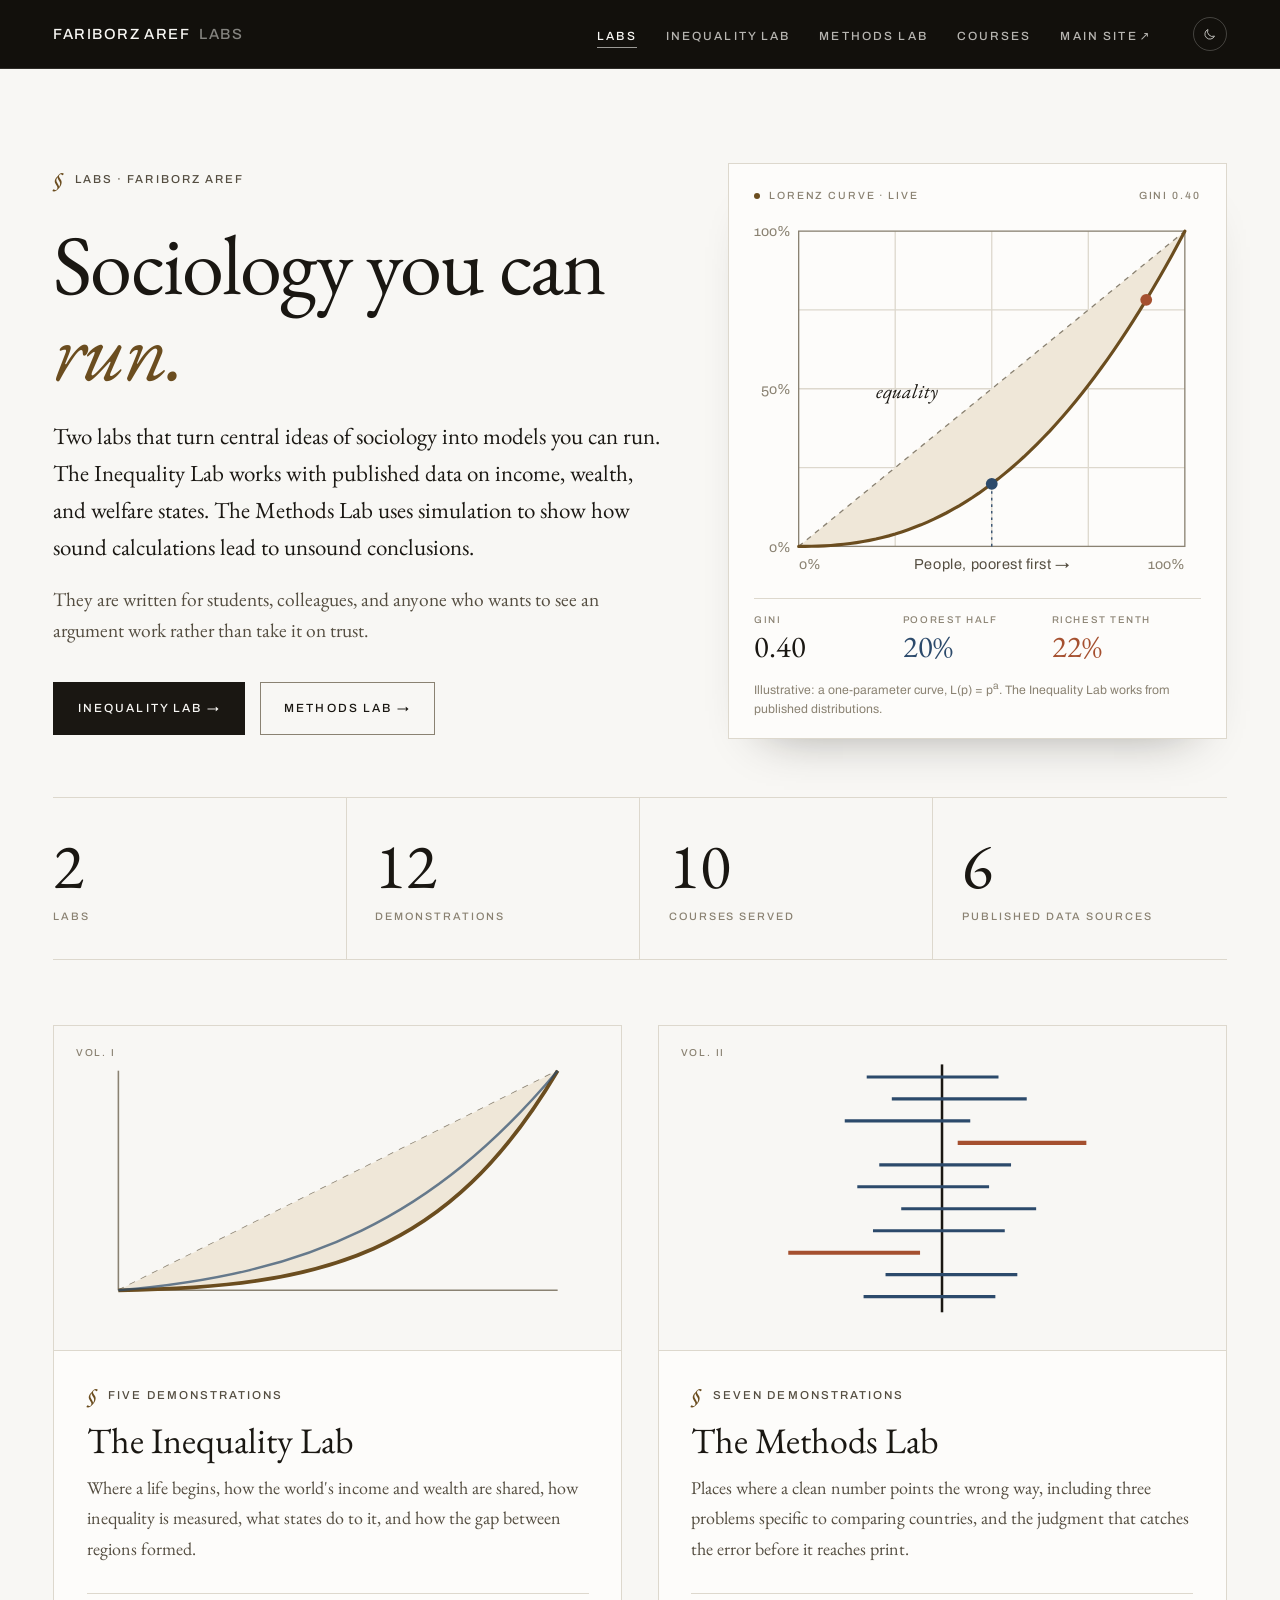
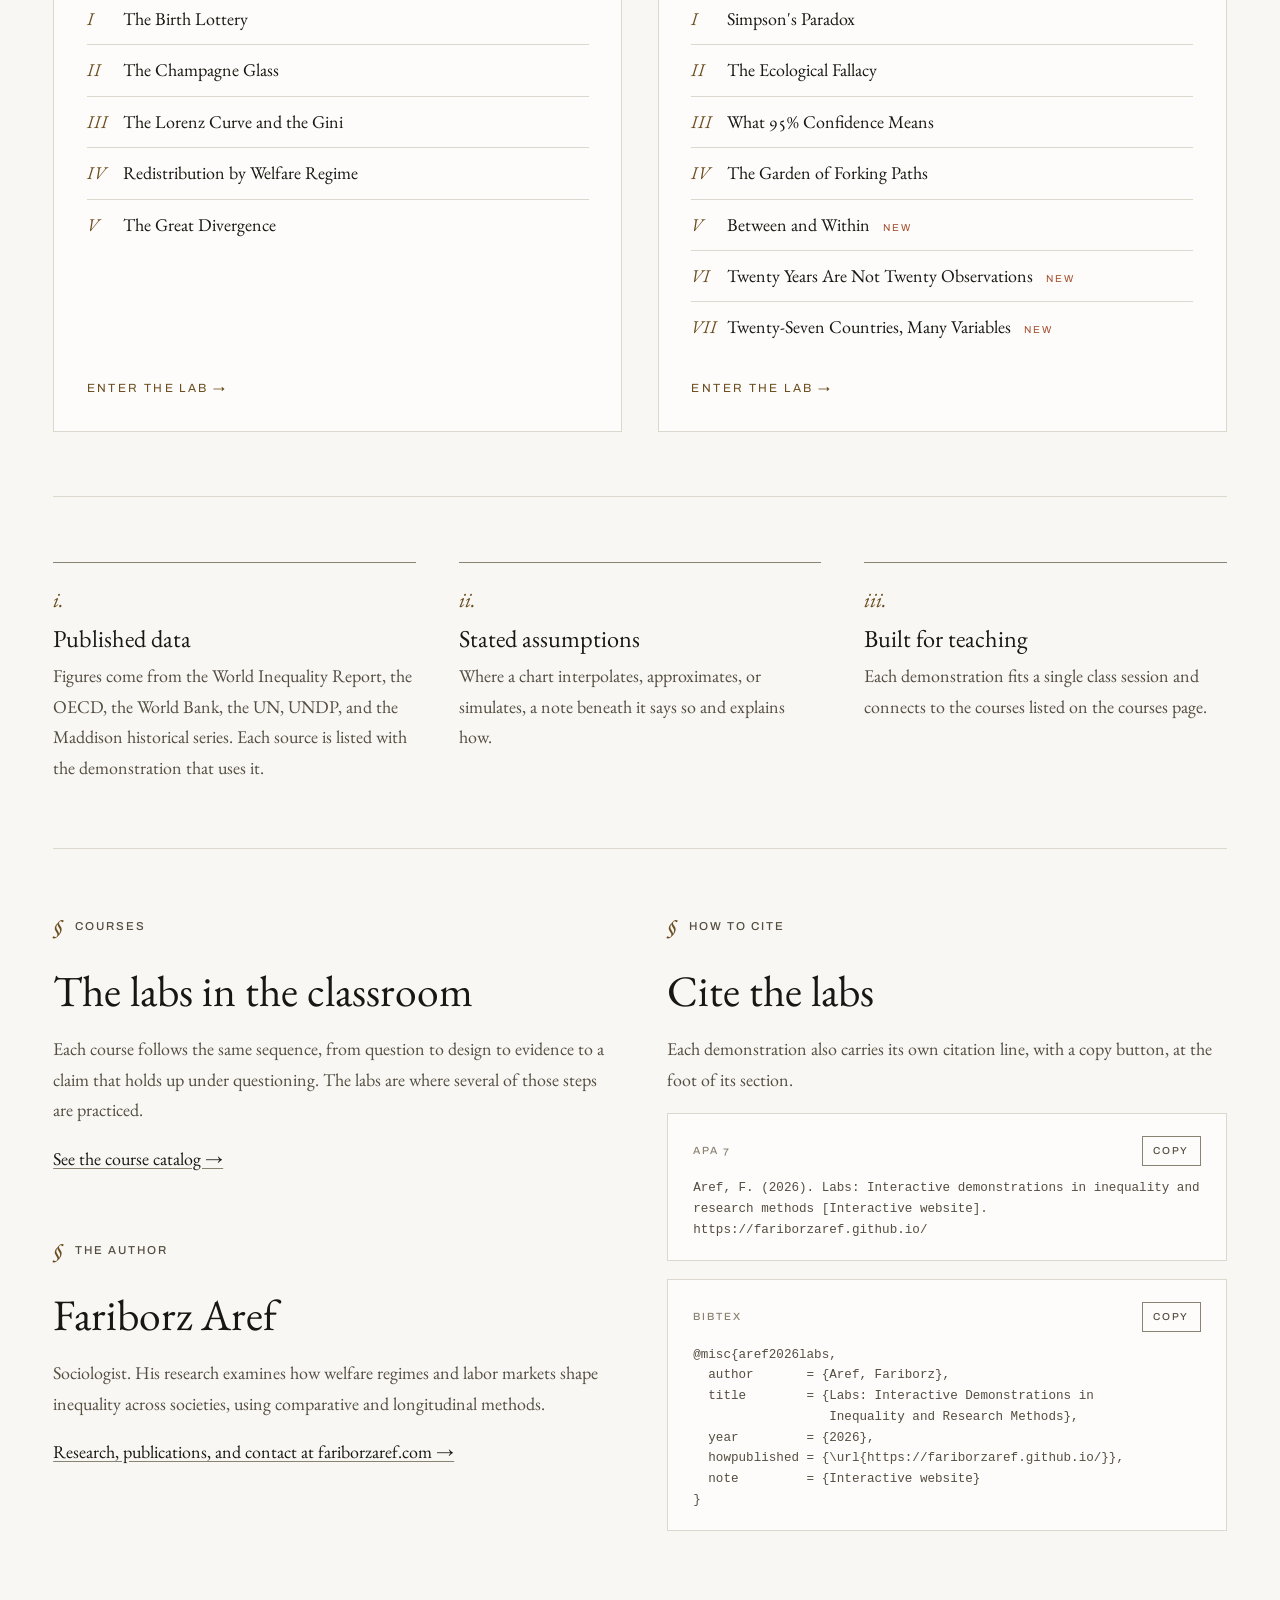
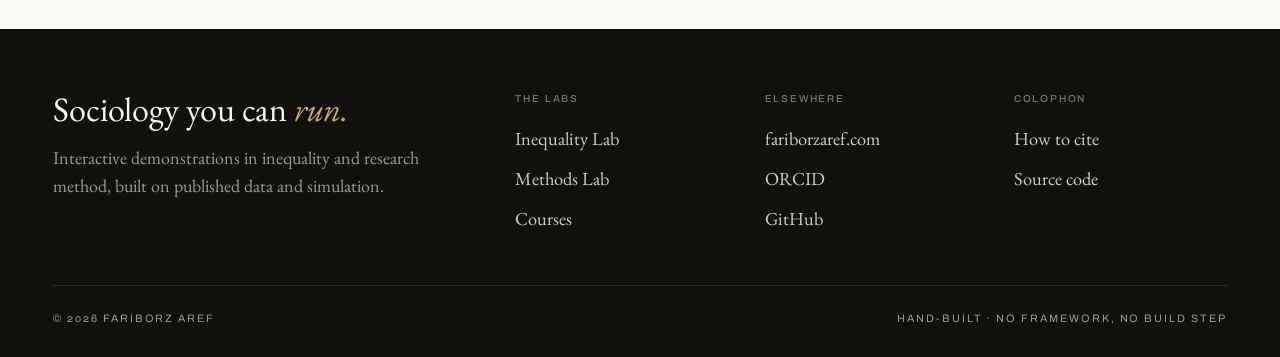
==== index.html @ 0089f9bd "Add files via upload" ====
<!DOCTYPE html>
<html lang="en">
<head>
  <meta charset="utf-8">
  <meta name="viewport" content="width=device-width, initial-scale=1, viewport-fit=cover">
  <title>Labs · Fariborz Aref · Inequality and Research Methods</title>
  <meta name="description" content="Interactive demonstrations in inequality and research methods by sociologist Fariborz Aref: the Inequality Lab and the Methods Lab, built on published data and simulation.">
  <meta name="author" content="Fariborz Aref">
  <meta name="robots" content="index, follow, max-image-preview:large">
  <link rel="canonical" href="https://fariborzaref.github.io/">

  <meta property="og:type" content="website">
  <meta property="og:site_name" content="Fariborz Aref · Labs">
  <meta property="og:title" content="Sociology you can run · Fariborz Aref Labs">
  <meta property="og:description" content="Interactive demonstrations in inequality and research methods by sociologist Fariborz Aref: the Inequality Lab and the Methods Lab, built on published data and simulation.">
  <meta property="og:url" content="https://fariborzaref.github.io/">
  <meta property="og:image" content="https://fariborzaref.github.io/og-image.png">
  <meta property="og:image:width" content="1200">
  <meta property="og:image:height" content="630">
  <meta property="og:image:alt" content="Fariborz Aref Labs: Sociology you can run.">
  <meta name="twitter:card" content="summary_large_image">
  <meta name="twitter:title" content="Sociology you can run · Fariborz Aref Labs">
  <meta name="twitter:description" content="Interactive demonstrations in inequality and research methods by sociologist Fariborz Aref: the Inequality Lab and the Methods Lab, built on published data and simulation.">
  <meta name="twitter:image" content="https://fariborzaref.github.io/og-image.png">

  <link rel="manifest" href="manifest.webmanifest">
  <meta name="theme-color" content="#12100c">
  <link rel="icon" type="image/png" href="favicon-32.png">
  <link rel="apple-touch-icon" href="apple-touch-icon.png">
  <meta name="apple-mobile-web-app-title" content="F. Aref Labs">

  <link rel="preconnect" href="https://fonts.googleapis.com">
  <link rel="preconnect" href="https://fonts.gstatic.com" crossorigin>
  <link href="https://fonts.googleapis.com/css2?family=EB+Garamond:ital,wght@0,400;0,500;1,400;1,500&family=Archivo:wght@400;500;600&display=swap" rel="stylesheet">
  <link rel="stylesheet" href="labs.css">
  <script src="labs.js"></script>

  <script async src="https://www.googletagmanager.com/gtag/js?id=G-S437KK8JX4"></script>
  <script>
    window.dataLayer = window.dataLayer || [];
    function gtag(){ dataLayer.push(arguments); }
    gtag('js', new Date());
    gtag('config', 'G-S437KK8JX4');
  </script>
  <script type="application/ld+json">
{
  "@context": "https://schema.org",
  "@type": "WebPage",
  "name": "Labs \u00b7 Fariborz Aref \u00b7 Inequality and Research Methods",
  "description": "Interactive demonstrations in inequality and research methods by sociologist Fariborz Aref: the Inequality Lab and the Methods Lab, built on published data and simulation.",
  "url": "https://fariborzaref.github.io/",
  "author": {
    "@type": "Person",
    "@id": "https://fariborzaref.com/#fariborz-aref",
    "name": "Fariborz Aref",
    "url": "https://fariborzaref.com/"
  }
}
  </script>
</head>
<body>
  <a class="skip" href="#main">Skip to content</a>

  <header class="site-header">
    <div class="header-inner">
      <a class="brand" href="./">Fariborz Aref<span>Labs</span></a>
      <button class="nav-toggle" type="button" aria-expanded="false" aria-controls="site-nav" aria-label="Open navigation">
        <span></span><span></span>
      </button>
      <nav class="nav" id="site-nav" aria-label="Primary">
        <ul>
          <li><a href="./" aria-current="page">Labs</a></li>
          <li><a href="inequality">Inequality Lab</a></li>
          <li><a href="methods">Methods Lab</a></li>
          <li><a href="courses">Courses</a></li>
          <li><a class="ext" href="https://fariborzaref.com/">Main site</a></li>
        </ul>
      </nav>
      <button class="theme-toggle" type="button" aria-label="Switch to dark reading mode"><svg class="i-moon" viewBox="0 0 24 24" fill="none" stroke="currentColor" stroke-width="1.6" stroke-linejoin="round"><path d="M20 14.5A8 8 0 0 1 9.5 4a8 8 0 1 0 10.5 10.5z"/></svg><svg class="i-sun" viewBox="0 0 24 24" fill="none" stroke="currentColor" stroke-width="1.6" stroke-linecap="round"><circle cx="12" cy="12" r="4.2"/><path d="M12 2.5v2.2M12 19.3v2.2M2.5 12h2.2M19.3 12h2.2M5.3 5.3l1.6 1.6M17.1 17.1l1.6 1.6M5.3 18.7l1.6-1.6M17.1 6.9l1.6-1.6"/></svg></button>
    </div>
  </header>

  <main id="main">

    <div class="wrap">
      <section class="hero home-hero">
        <div>
          <p class="kicker">Labs &middot; Fariborz Aref</p>
          <h1>Sociology you can <em>run.</em></h1>
          <p class="lead">Two labs that turn central ideas of sociology into models you can run. The Inequality Lab works with published data on income, wealth, and welfare states. The Methods Lab uses simulation to show how sound calculations lead to unsound conclusions.</p>
          <p class="lead soft">They are written for students, colleagues, and anyone who wants to see an argument work rather than take it on trust.</p>
          <div class="hero-actions">
            <a class="btn" href="inequality">Inequality Lab &rarr;</a>
            <a class="btn ghost" href="methods">Methods Lab &rarr;</a>
          </div>
        </div>
        <figure class="instrument" aria-labelledby="inst-cap">
          <div class="inst-head"><span class="live">Lorenz curve &middot; live</span><span id="inst-g">Gini 0.40</span></div>
          <svg class="chart" id="inst-svg" viewBox="0 0 340 280" role="img" aria-label="A Lorenz curve whose level of inequality changes over time"></svg>
          <div class="inst-read">
            <div><span>Gini</span><b id="inst-gini">0.40</b></div>
            <div><span>Poorest half</span><b class="k-blue" id="inst-b50">20%</b></div>
            <div><span>Richest tenth</span><b class="k-terra" id="inst-t10">22%</b></div>
          </div>
          <figcaption class="inst-note" id="inst-cap">Illustrative: a one-parameter curve, L(p) = p<sup>a</sup>. The Inequality Lab works from published distributions.</figcaption>
        </figure>
      </section>

      <section class="numbers" aria-label="The labs in numbers">
        <div><b>2</b><span>Labs</span></div>
        <div><b>12</b><span>Demonstrations</span></div>
        <div><b>10</b><span>Courses served</span></div>
        <div><b>6</b><span>Published data sources</span></div>
      </section>

      <section class="labs-grid">
        <article class="lab-card rv">
          <div class="fig"><span class="vol">Vol. I</span><svg viewBox="0 0 320 170" class="chart" aria-hidden="true">
              <line x1="20" y1="150" x2="300" y2="150" class="axis"/><line x1="20" y1="10" x2="20" y2="150" class="axis"/>
              <line x1="20" y1="150" x2="300" y2="10" stroke="var(--ink-faint)" stroke-dasharray="4 4"/>
              <path d="M20,150 C150,148 230,128 300,10 L20,150 Z" fill="var(--accent-soft)"/>
              <path d="M20,150 C150,148 230,128 300,10" fill="none" stroke="var(--accent)" stroke-width="2.4"/>
              <path d="M20,150 C140,140 220,105 300,10" fill="none" stroke="var(--c-blue)" stroke-width="1.6" opacity="0.7"/>
            </svg></div>
          <div class="body">
            <p class="kicker" style="margin-bottom:0.8rem">Five demonstrations</p>
            <h2><a href="inequality">The Inequality Lab</a></h2>
            <p>Where a life begins, how the world's income and wealth are shared, how inequality is measured, what states do to it, and how the gap between regions formed.</p>
            <ol>
              <li><a href="inequality#lottery"><i>I</i><span>The Birth Lottery</span></a></li>
              <li><a href="inequality#glass"><i>II</i><span>The Champagne Glass</span></a></li>
              <li><a href="inequality#lorenz"><i>III</i><span>The Lorenz Curve and the Gini</span></a></li>
              <li><a href="inequality#redistribution"><i>IV</i><span>Redistribution by Welfare Regime</span></a></li>
              <li><a href="inequality#divergence"><i>V</i><span>The Great Divergence</span></a></li>
            </ol>
            <span class="go">Enter the lab &rarr;</span>
          </div>
        </article>
        <article class="lab-card rv">
          <div class="fig"><span class="vol">Vol. II</span><svg viewBox="0 0 320 170" class="chart" aria-hidden="true">
              <line x1="160" y1="6" x2="160" y2="164" stroke="var(--ink)" stroke-width="1.6"/>
              <g stroke-width="2">
                <line x1="112" y1="14" x2="196" y2="14" stroke="var(--c-blue)"/><line x1="128" y1="28" x2="214" y2="28" stroke="var(--c-blue)"/>
                <line x1="98" y1="42" x2="178" y2="42" stroke="var(--c-blue)"/><line x1="170" y1="56" x2="252" y2="56" stroke="var(--c-terra)" stroke-width="2.6"/>
                <line x1="120" y1="70" x2="204" y2="70" stroke="var(--c-blue)"/><line x1="106" y1="84" x2="190" y2="84" stroke="var(--c-blue)"/>
                <line x1="134" y1="98" x2="220" y2="98" stroke="var(--c-blue)"/><line x1="116" y1="112" x2="200" y2="112" stroke="var(--c-blue)"/>
                <line x1="62" y1="126" x2="146" y2="126" stroke="var(--c-terra)" stroke-width="2.6"/><line x1="124" y1="140" x2="208" y2="140" stroke="var(--c-blue)"/>
                <line x1="110" y1="154" x2="194" y2="154" stroke="var(--c-blue)"/>
              </g>
            </svg></div>
          <div class="body">
            <p class="kicker" style="margin-bottom:0.8rem">Seven demonstrations</p>
            <h2><a href="methods">The Methods Lab</a></h2>
            <p>Places where a clean number points the wrong way, including three problems specific to comparing countries, and the judgment that catches the error before it reaches print.</p>
            <ol>
              <li><a href="methods#simpson"><i>I</i><span>Simpson's Paradox</span></a></li>
              <li><a href="methods#ecological"><i>II</i><span>The Ecological Fallacy</span></a></li>
              <li><a href="methods#confidence"><i>III</i><span>What 95% Confidence Means</span></a></li>
              <li><a href="methods#forking"><i>IV</i><span>The Garden of Forking Paths</span></a></li>
              <li><a href="methods#between"><i>V</i><span>Between and Within <span class="badge">New</span></span></a></li>
              <li><a href="methods#persistence"><i>VI</i><span>Twenty Years Are Not Twenty Observations <span class="badge">New</span></span></a></li>
              <li><a href="methods#smalln"><i>VII</i><span>Twenty-Seven Countries, Many Variables <span class="badge">New</span></span></a></li>
            </ol>
            <span class="go">Enter the lab &rarr;</span>
          </div>
        </article>
      </section>

      <section class="principles">
        <div class="p rv"><i>i.</i><h3>Published data</h3><p>Figures come from the World Inequality Report, the OECD, the World Bank, the UN, UNDP, and the Maddison historical series. Each source is listed with the demonstration that uses it.</p></div>
        <div class="p rv"><i>ii.</i><h3>Stated assumptions</h3><p>Where a chart interpolates, approximates, or simulates, a note beneath it says so and explains how.</p></div>
        <div class="p rv"><i>iii.</i><h3>Built for teaching</h3><p>Each demonstration fits a single class session and connects to the courses listed on the courses page.</p></div>
      </section>

      <section class="strip">
        <div class="rv">
          <p class="kicker">Courses</p>
          <h2>The labs in the classroom</h2>
          <p>Each course follows the same sequence, from question to design to evidence to a claim that holds up under questioning. The labs are where several of those steps are practiced.</p>
          <p><a class="text" href="courses">See the course catalog &rarr;</a></p>
          <p class="kicker" style="margin-top:2.6rem">The author</p>
          <h2>Fariborz Aref</h2>
          <p>Sociologist. His research examines how welfare regimes and labor markets shape inequality across societies, using comparative and longitudinal methods.</p>
          <p><a class="text" href="https://fariborzaref.com/">Research, publications, and contact at fariborzaref.com &rarr;</a></p>
        </div>
        <div class="rv" id="cite">
          <p class="kicker">How to cite</p>
          <h2>Cite the labs</h2>
          <p>Each demonstration also carries its own citation line, with a copy button, at the foot of its section.</p>
          <div class="cite-box">
            <div class="cite-head" data-copy="cite-apa"><span>APA 7</span></div>
            <pre id="cite-apa">Aref, F. (2026). Labs: Interactive demonstrations in inequality and research methods [Interactive website]. https://fariborzaref.github.io/</pre>
          </div>
          <div class="cite-box">
            <div class="cite-head" data-copy="cite-bib"><span>BibTeX</span></div>
            <pre id="cite-bib">@misc{aref2026labs,
  author       = {Aref, Fariborz},
  title        = {Labs: Interactive Demonstrations in
                  Inequality and Research Methods},
  year         = {2026},
  howpublished = {\url{https://fariborzaref.github.io/}},
  note         = {Interactive website}
}</pre>
          </div>
        </div>
      </section>
    </div>
  </main>

  <footer class="site-footer">
    <div class="foot-inner rich">
      <div class="foot-grid">
        <div>
          <p class="foot-brand">Sociology you can <em>run.</em></p>
          <p class="foot-lede">Interactive demonstrations in inequality and research method, built on published data and simulation.</p>
        </div>
        <div>
          <span class="foot-label">The labs</span>
          <ul><li><a href="inequality">Inequality Lab</a></li><li><a href="methods">Methods Lab</a></li><li><a href="courses">Courses</a></li></ul>
        </div>
        <div>
          <span class="foot-label">Elsewhere</span>
          <ul><li><a href="https://fariborzaref.com/">fariborzaref.com</a></li><li><a href="https://orcid.org/0000-0001-6622-1824">ORCID</a></li><li><a href="https://github.com/fariborzaref">GitHub</a></li></ul>
        </div>
        <div>
          <span class="foot-label">Colophon</span>
          <ul><li><a href="./#cite">How to cite</a></li><li><a href="https://github.com/fariborzaref/fariborzaref.github.io">Source code</a></li></ul>
        </div>
      </div>
      <div class="foot-base">
        <span class="foot">&copy; <span data-year>2026</span> Fariborz Aref</span>
        <span class="foot">Hand-built &middot; No framework, no build step</span>
      </div>
    </div>
  </footer>

  <script>
    /* Hero instrument: a one-parameter Lorenz curve, L(p) = p^a, with Gini = (a - 1) / (a + 1). */
    (function () {
      var svg = document.getElementById('inst-svg');
      if (!svg || !window.L) return;
      var W = 340, H = 280, m = { l: 34, r: 12, t: 10, b: 30 };
      var x = L.scale(0, 1, m.l, W - m.r), y = L.scale(0, 1, H - m.b, m.t);
      [0.25, 0.5, 0.75].forEach(function (v) {
        L.el(svg, 'line', { x1: x(0), x2: x(1), y1: y(v), y2: y(v), class: 'grid' });
        L.el(svg, 'line', { x1: x(v), x2: x(v), y1: y(0), y2: y(1), class: 'grid' });
      });
      L.el(svg, 'rect', { x: x(0), y: y(1), width: x(1) - x(0), height: y(0) - y(1), fill: 'none', class: 'axis' });
      [0, 50, 100].forEach(function (v) { L.el(svg, 'text', { x: m.l - 6, y: y(v / 100) + 4, 'text-anchor': 'end' }, v + '%'); });
      L.el(svg, 'text', { x: x(0), y: H - m.b + 17, 'text-anchor': 'start' }, '0%');
      L.el(svg, 'text', { x: x(1), y: H - m.b + 17, 'text-anchor': 'end' }, '100%');
      L.el(svg, 'text', { x: x(0.5), y: H - m.b + 17, 'text-anchor': 'middle', class: 't-title' }, 'People, poorest first →');
      var area = L.el(svg, 'path', { fill: 'var(--accent-soft)' });
      L.el(svg, 'line', { x1: x(0), y1: y(0), x2: x(1), y2: y(1), stroke: 'var(--ink-faint)', 'stroke-dasharray': '4 4' });
      L.el(svg, 'text', { x: x(0.36), y: y(0.47), class: 't-serif', 'font-style': 'italic', 'text-anchor': 'end' }, 'equality');
      var curve = L.el(svg, 'path', { fill: 'none', stroke: 'var(--accent)', 'stroke-width': 2.4, 'stroke-linecap': 'round' });
      var g50 = L.el(svg, 'line', { stroke: 'var(--c-blue)', 'stroke-dasharray': '2 3' });
      var d50 = L.el(svg, 'circle', { r: 4.5, fill: 'var(--c-blue)' });
      var d90 = L.el(svg, 'circle', { r: 4.5, fill: 'var(--c-terra)' });
      var elG = document.getElementById('inst-gini'), elG2 = document.getElementById('inst-g'),
          elB = document.getElementById('inst-b50'), elT = document.getElementById('inst-t10');
      function draw(G) {
        var a = (1 + G) / (1 - G), pts = [];
        for (var i = 0; i <= 60; i++) { var p = i / 60; pts.push(x(p).toFixed(1) + ',' + y(Math.pow(p, a)).toFixed(1)); }
        curve.setAttribute('d', 'M' + pts.join(' L'));
        area.setAttribute('d', 'M' + pts.join(' L') + ' Z');
        var b50 = Math.pow(0.5, a), t10 = 1 - Math.pow(0.9, a);
        d50.setAttribute('cx', x(0.5)); d50.setAttribute('cy', y(b50));
        d90.setAttribute('cx', x(0.9)); d90.setAttribute('cy', y(1 - t10));
        g50.setAttribute('x1', x(0.5)); g50.setAttribute('x2', x(0.5)); g50.setAttribute('y1', y(0)); g50.setAttribute('y2', y(b50));
        elG.textContent = G.toFixed(2); elG2.textContent = 'Gini ' + G.toFixed(2);
        elB.textContent = Math.round(b50 * 100) + '%'; elT.textContent = Math.round(t10 * 100) + '%';
      }
      var seq = [0.28, 0.40, 0.52, 0.64, 0.46, 0.34], k = 0, cur = 0.40;
      draw(cur);
      if (window.matchMedia('(prefers-reduced-motion: reduce)').matches) return;
      var ease = function (t) { return t < 0.5 ? 4 * t * t * t : 1 - Math.pow(-2 * t + 2, 3) / 2; };
      function next() {
        var from = cur, to = seq[k = (k + 1) % seq.length], t0 = performance.now();
        (function step(now) {
          var t = Math.min(1, (now - t0) / 1400); cur = from + (to - from) * ease(t); draw(cur);
          if (t < 1) requestAnimationFrame(step); else setTimeout(next, 2200);
        })(t0);
      }
      setTimeout(next, 2000);
    })();
  </script>

  <script>
    (function () {
      var t = document.querySelector('.nav-toggle'), n = document.getElementById('site-nav');
      if (!t || !n) return;
      function set(o) { t.setAttribute('aria-expanded', String(o)); n.classList.toggle('open', o); t.setAttribute('aria-label', o ? 'Close navigation' : 'Open navigation'); }
      t.addEventListener('click', function (e) { e.preventDefault(); set(t.getAttribute('aria-expanded') !== 'true'); });
      n.addEventListener('click', function (e) { if (e.target.closest('a')) set(false); });
      document.addEventListener('keydown', function (e) { if (e.key === 'Escape') set(false); });
    })();
    if ('serviceWorker' in navigator) { window.addEventListener('load', function () { navigator.serviceWorker.register('sw.js').catch(function () {}); }); }
  </script>

</body>
</html>
---- labs.css ----
/* ============================================================
   The Labs · Fariborz Aref
   Shares the visual system of fariborzaref.com:
   black bands above and below, a paper field between,
   EB Garamond for text, Archivo for apparatus.
   ============================================================ */

:root {
  --bar: #12100c;
  --paper: #f8f7f4;
  --card: #fdfcfa;
  --ink: #1a1712;
  --ink-soft: #544d40;
  --ink-faint: #8a8272;
  --hair: #ddd8cd;
  --hair-strong: #8a8272;
  --accent: #6b4d1f;
  --accent-soft: #efe7d8;

  /* chart palette: one warm, one cool, three supporting */
  --c-blue: #2c4a6b;
  --c-green: #4f6b4a;
  --c-terra: #a5502f;
  --c-gold: #a57c3a;
  --c-plum: #6b5a7a;
  --c-stone: #a29a8a;

  --serif: "EB Garamond", Georgia, "Times New Roman", serif;
  --sans: "Archivo", system-ui, -apple-system, "Segoe UI", sans-serif;

  --measure: 40rem;
  --site-w: 68rem;
}

*, *::before, *::after { box-sizing: border-box; }

html { font-size: 18px; scroll-behavior: smooth; -webkit-text-size-adjust: 100%; }

body {
  margin: 0;
  background: var(--paper);
  color: var(--ink);
  font-family: var(--serif);
  line-height: 1.7;
  -webkit-font-smoothing: antialiased;
  text-rendering: optimizeLegibility;
  font-feature-settings: "kern" 1, "liga" 1, "onum" 1;
}

a { color: inherit; }
img, svg { display: block; max-width: 100%; }
button { font: inherit; }
:focus-visible { outline: 2px solid var(--accent); outline-offset: 3px; }

.skip { position: absolute; left: -999px; top: 8px; z-index: 100; background: var(--bar); color: var(--paper); padding: 8px 14px; }
.skip:focus { left: 8px; }

.apparatus,
.brand,
.nav a,
.kicker,
.rn-label,
.btn,
.seg button,
.note-label,
.foot,
.stat-label,
.index-title {
  font-family: var(--sans);
  text-transform: uppercase;
  letter-spacing: 0.18em;
}

/* ---------------- header ---------------- */

.site-header { position: sticky; top: 0; z-index: 30; background: var(--bar); border-bottom: 1px solid rgba(246, 245, 241, 0.12); }
.header-inner {
  max-width: var(--site-w);
  margin: 0 auto;
  padding: 0.95rem 1.4rem;
  display: flex;
  align-items: center;
  gap: 1rem;
  position: relative;
}
.brand { font-size: 0.82rem; font-weight: 500; letter-spacing: 0.1em; color: var(--paper); text-decoration: none; }
.brand span { color: rgba(246, 245, 241, 0.5); margin-left: 0.6em; }
.nav { margin-left: auto; }
.nav ul { list-style: none; margin: 0; padding: 0; display: flex; gap: 1.6rem; }
.nav a {
  font-size: 0.66rem;
  font-weight: 500;
  color: rgba(246, 245, 241, 0.72);
  text-decoration: none;
  padding-bottom: 0.3rem;
  border-bottom: 1px solid transparent;
  transition: color 0.15s ease, border-color 0.15s ease;
}
.nav a:hover { color: var(--paper); }
.nav a[aria-current="page"] { color: var(--paper); border-bottom-color: rgba(246, 245, 241, 0.6); }
.nav .ext::after { content: " \2197"; letter-spacing: 0; }

.nav-toggle {
  display: none;
  margin-left: auto;
  width: 40px;
  height: 36px;
  background: transparent;
  border: 0;
  cursor: pointer;
  flex-direction: column;
  justify-content: center;
  align-items: flex-end;
  gap: 6px;
  -webkit-tap-highlight-color: transparent;
  touch-action: manipulation;
}
.nav-toggle span { display: block; width: 22px; height: 1.5px; background: var(--paper); transition: transform 0.25s ease; }
.nav-toggle[aria-expanded="true"] span:first-child { transform: translateY(3.75px) rotate(45deg); }
.nav-toggle[aria-expanded="true"] span:last-child { transform: translateY(-3.75px) rotate(-45deg); }

/* ---------------- page frame ---------------- */

main { display: block; }
.wrap { max-width: var(--site-w); margin: 0 auto; padding: 0 1.4rem; }
.col { max-width: var(--measure); }

.hero { padding: 5.2rem 0 3.2rem; border-bottom: 1px solid var(--hair); }
.kicker { display: inline-flex; align-items: center; gap: 0.7rem; font-size: 0.64rem; font-weight: 500; color: var(--ink-soft); margin: 0 0 1.6rem; }
.kicker::before { content: "\00A7"; font-family: var(--serif); font-style: italic; font-size: 1.3rem; letter-spacing: 0; text-transform: none; color: var(--accent); line-height: 1; }

h1, h2, h3 { font-weight: 400; color: var(--ink); margin: 0; line-height: 1.12; }
h1 { font-size: clamp(2.5rem, 5.4vw, 3.9rem); letter-spacing: -0.012em; margin-bottom: 1.4rem; }
h1 em, h2 em { font-style: italic; color: var(--accent); }
h2 { font-size: clamp(1.9rem, 3.4vw, 2.6rem); margin-bottom: 1rem; }
h3 { font-size: 1.35rem; margin-bottom: 0.5rem; }

.lead { font-size: 1.28rem; line-height: 1.6; max-width: 38rem; margin: 0 0 1rem; }
.lead.soft { font-size: 1.08rem; color: var(--ink-soft); }
p { margin: 0 0 1rem; }

/* contents */
.index { padding: 2.6rem 0 3rem; border-bottom: 1px solid var(--hair); }
.index-title { font-size: 0.62rem; color: var(--ink-faint); margin-bottom: 1rem; }
.index ol { list-style: none; margin: 0; padding: 0; columns: 2; column-gap: 3rem; }
.index li { break-inside: avoid; border-top: 1px solid var(--hair); }
.index a { display: grid; grid-template-columns: 2.4rem 1fr; gap: 0.2rem 0.6rem; padding: 0.85rem 0; text-decoration: none; }
.index .rn { font-style: italic; color: var(--accent); font-size: 1.05rem; grid-row: span 2; }
.index .nm { font-size: 1.12rem; line-height: 1.3; }
.index .ds { font-family: var(--sans); font-size: 0.72rem; color: var(--ink-faint); letter-spacing: 0.02em; }
.index a:hover .nm { color: var(--accent); }

/* ---------------- demonstrations ---------------- */

.demo { padding: 4.8rem 0; border-bottom: 1px solid var(--hair); scroll-margin-top: 70px; }
.demo-head { display: grid; grid-template-columns: 1fr 1fr; gap: 1rem 4rem; align-items: start; margin-bottom: 2.4rem; }
.rn-label { display: block; font-size: 0.62rem; color: var(--accent); margin-bottom: 0.9rem; }
.rn-label b { font-family: var(--serif); font-style: italic; font-weight: 400; font-size: 1.15rem; letter-spacing: 0; text-transform: none; margin-right: 0.5rem; }
.lineage {
  font-style: italic;
  color: var(--ink-soft);
  border-left: 1px solid var(--accent);
  padding-left: 1.1rem;
  margin: 0.2rem 0 0;
  font-size: 1.04rem;
}
.intro { font-size: 1.1rem; max-width: 38rem; }

.panel {
  background: var(--card);
  border: 1px solid var(--hair);
  padding: 2rem 2.2rem 1.6rem;
}
.panel-grid { display: grid; grid-template-columns: 1.55fr 1fr; gap: 2.4rem; align-items: start; }

.readout { font-size: 1.08rem; line-height: 1.55; min-height: 3.2em; margin: 0 0 1.2rem; }
.readout b { font-weight: 500; color: var(--accent); }

.note { font-family: var(--sans); font-size: 0.72rem; line-height: 1.55; color: var(--ink-faint); margin: 1.2rem 0 0; padding-top: 0.9rem; border-top: 1px solid var(--hair); }
.note-label { color: var(--ink-soft); font-size: 0.6rem; margin-right: 0.5rem; }

.lesson { margin: 2rem 0 0; max-width: 40rem; font-size: 1.22rem; line-height: 1.5; }
.lesson::before { content: "Lesson"; display: block; font-family: var(--sans); font-size: 0.6rem; letter-spacing: 0.2em; text-transform: uppercase; color: var(--accent); margin-bottom: 0.5rem; }

/* controls */
.controls { display: flex; flex-wrap: wrap; align-items: center; gap: 0.8rem 1.4rem; margin-top: 1.2rem; }
.btn {
  display: inline-flex; align-items: center; gap: 0.6rem;
  font-size: 0.66rem; font-weight: 500;
  padding: 0.85rem 1.3rem;
  background: var(--ink); color: var(--paper);
  border: 1px solid var(--ink);
  cursor: pointer;
  transition: background 0.15s ease, color 0.15s ease;
}
.btn:hover { background: var(--accent); border-color: var(--accent); }
.btn.ghost { background: transparent; color: var(--ink); border-color: var(--hair-strong); }
.btn.ghost:hover { border-color: var(--ink); background: transparent; color: var(--ink); }
.btn:disabled { opacity: 0.4; cursor: default; }

.seg { display: inline-flex; border: 1px solid var(--hair-strong); }
.seg button {
  font-size: 0.62rem; font-weight: 500;
  padding: 0.65rem 0.95rem;
  background: transparent; color: var(--ink-soft);
  border: 0; cursor: pointer;
}
.seg button + button { border-left: 1px solid var(--hair-strong); }
.seg button[aria-pressed="true"] { background: var(--ink); color: var(--paper); }

.range-row { display: flex; align-items: center; gap: 1rem; flex: 1 1 260px; }
.range-row label { font-family: var(--sans); font-size: 0.72rem; color: var(--ink-soft); white-space: nowrap; }
input[type="range"] {
  -webkit-appearance: none; appearance: none;
  flex: 1; height: 2px; background: var(--hair-strong); outline: none; margin: 14px 0;
}
input[type="range"]::-webkit-slider-thumb { -webkit-appearance: none; width: 20px; height: 20px; border-radius: 50%; background: var(--accent); border: 3px solid var(--card); box-shadow: 0 0 0 1px var(--accent); cursor: pointer; }
input[type="range"]::-moz-range-thumb { width: 16px; height: 16px; border-radius: 50%; background: var(--accent); border: 3px solid var(--card); box-shadow: 0 0 0 1px var(--accent); cursor: pointer; }

.legend { display: flex; flex-wrap: wrap; gap: 0.4rem 1.2rem; font-family: var(--sans); font-size: 0.72rem; color: var(--ink-soft); }
.legend i { display: inline-block; width: 10px; height: 10px; border-radius: 50%; margin-right: 0.45rem; vertical-align: -1px; }
.legend i.line { width: 18px; height: 2px; border-radius: 0; vertical-align: 3px; }

/* svg charts */
.chart { width: 100%; height: auto; overflow: visible; touch-action: pan-y; }
.chart text { font-family: var(--sans); font-size: 11px; fill: var(--ink-faint); }
.chart .t-title { font-size: 11px; fill: var(--ink-soft); letter-spacing: 0.04em; }
.chart .t-label { font-size: 12px; fill: var(--ink); }
.chart .t-serif { font-family: var(--serif); font-size: 15px; fill: var(--ink); }
.chart .grid { stroke: var(--hair); stroke-width: 1; }
.chart .axis { stroke: var(--hair-strong); stroke-width: 1; }
.chart .fade { transition: opacity 0.45s ease; }
.chart .move { transition: all 0.45s ease; }

/* stat blocks */
.stats { display: grid; grid-template-columns: repeat(auto-fit, minmax(150px, 1fr)); gap: 0; border-top: 1px solid var(--hair); }
.stat { padding: 1rem 1rem 1rem 0; border-bottom: 1px solid var(--hair); }
.stat-label { display: block; font-size: 0.58rem; color: var(--ink-faint); margin-bottom: 0.3rem; }
.stat-val { font-size: 2rem; line-height: 1.1; color: var(--ink); font-variant-numeric: lining-nums tabular-nums; }
.stat-val small { font-size: 1rem; color: var(--ink-soft); }

/* ---------------- birth lottery ---------------- */
.lottery { text-align: center; padding: 2.6rem 2.2rem 1.8rem; }
.lot-kicker { font-family: var(--sans); font-size: 0.62rem; letter-spacing: 0.2em; text-transform: uppercase; color: var(--ink-faint); }
.lot-name { font-size: clamp(2.2rem, 5vw, 3.4rem); line-height: 1.15; margin: 0.6rem 0 0.3rem; min-height: 1.2em; font-style: italic; }
.lot-name.spin { color: var(--ink-faint); }
.lot-band { font-family: var(--sans); font-size: 0.78rem; color: var(--ink-soft); min-height: 1.4em; }
.lot-bars { max-width: 34rem; margin: 2rem auto 0; text-align: left; opacity: 0; transition: opacity 0.4s ease; }
.lot-bars.show { opacity: 1; }
.bar-row { margin-bottom: 1.1rem; }
.bar-top { display: flex; justify-content: space-between; font-family: var(--sans); font-size: 0.74rem; color: var(--ink-soft); margin-bottom: 0.4rem; }
.bar-top b { font-family: var(--serif); font-weight: 400; font-size: 1.1rem; color: var(--ink); }
.track { position: relative; height: 6px; background: var(--accent-soft); }
.fill { position: absolute; left: 0; top: 0; bottom: 0; width: 0; transition: width 0.7s cubic-bezier(.2,.7,.2,1); }
.tick-world { position: absolute; top: -4px; bottom: -4px; width: 1px; background: var(--ink); }
.bar-ends { display: flex; justify-content: space-between; font-family: var(--sans); font-size: 0.62rem; color: var(--ink-faint); margin-top: 0.3rem; }
.lot-take { font-size: 1.15rem; font-style: italic; max-width: 32rem; margin: 1.6rem auto 0; min-height: 1.5em; }
.lot-tally { font-family: var(--sans); font-size: 0.74rem; color: var(--ink-soft); margin-top: 1rem; min-height: 1.4em; }
.lot-tally b { color: var(--accent); }
.lottery .controls { justify-content: center; }

/* ---------------- forking paths ---------------- */
.fp-grid { display: grid; grid-template-columns: repeat(10, 1fr); gap: 6px; margin: 1rem 0; }
.fp-cell { aspect-ratio: 1; border: 1px solid var(--hair); background: transparent; font-family: var(--sans); font-size: 0.6rem; display: grid; place-items: center; color: transparent; transition: background 0.2s ease; }
.fp-cell.ns { background: var(--accent-soft); color: var(--ink-faint); }
.fp-cell.sig { background: var(--c-terra); border-color: var(--c-terra); color: #fff; }
.fp-p { font-size: 2.6rem; line-height: 1; font-variant-numeric: tabular-nums; }
.fp-p.sig { color: var(--c-terra); }

/* ---------------- closing ---------------- */
.closing { padding: 5rem 0 4rem; }
.coda { font-size: clamp(1.5rem, 2.8vw, 2.1rem); line-height: 1.35; max-width: 44rem; margin: 0 0 2.4rem; }
.coda em { color: var(--accent); }
.cross { display: inline-flex; align-items: center; gap: 1rem; padding: 1.1rem 1.4rem; border: 1px solid var(--hair-strong); text-decoration: none; transition: border-color 0.15s ease; }
.cross:hover { border-color: var(--ink); }
.cross small { display: block; font-family: var(--sans); font-size: 0.6rem; letter-spacing: 0.2em; text-transform: uppercase; color: var(--ink-faint); }
.cross span { font-size: 1.15rem; }
.sources { margin-top: 3.2rem; padding-top: 1.4rem; border-top: 1px solid var(--hair); font-family: var(--sans); font-size: 0.74rem; line-height: 1.7; color: var(--ink-soft); }
.sources h3 { font-family: var(--sans); font-size: 0.62rem; letter-spacing: 0.2em; text-transform: uppercase; color: var(--ink-faint); margin-bottom: 0.8rem; }
.sources ol { margin: 0; padding-left: 1.2rem; }
.sources li { margin-bottom: 0.35rem; }
.sources a { color: var(--ink); }

/* ---------------- home ---------------- */
.labs-grid { display: grid; grid-template-columns: 1fr 1fr; gap: 2rem; padding: 3.6rem 0; border-bottom: 1px solid var(--hair); }
.lab-card { display: flex; flex-direction: column; background: var(--card); border: 1px solid var(--hair); text-decoration: none; transition: border-color 0.2s ease, transform 0.3s ease; }
.lab-card:hover { border-color: var(--hair-strong); transform: translateY(-3px); }
.lab-card .fig { border-bottom: 1px solid var(--hair); padding: 1.6rem 1.8rem; background: var(--paper); }
.lab-card .body { padding: 1.8rem; display: flex; flex-direction: column; flex: 1; }
.lab-card h2 { font-size: 2rem; margin-bottom: 0.6rem; }
.lab-card p { color: var(--ink-soft); }
.lab-card ul { list-style: none; margin: 0.6rem 0 1.4rem; padding: 0; }
.lab-card li { display: grid; grid-template-columns: 2rem 1fr; padding: 0.55rem 0; border-top: 1px solid var(--hair); }
.lab-card li i { color: var(--accent); }
.lab-card .go { margin-top: auto; font-family: var(--sans); font-size: 0.66rem; letter-spacing: 0.2em; text-transform: uppercase; color: var(--accent); }
.badge { font-family: var(--sans); font-size: 0.56rem; letter-spacing: 0.16em; text-transform: uppercase; color: var(--c-terra); margin-left: 0.5rem; }

.principles { display: grid; grid-template-columns: repeat(3, 1fr); gap: 0 2.4rem; padding: 3.6rem 0; border-bottom: 1px solid var(--hair); }
.principles .p { border-top: 1px solid var(--hair-strong); padding-top: 1rem; }
.principles .p i { color: var(--accent); font-size: 1.2rem; }
.principles h3 { margin: 0.4rem 0 0.5rem; }
.principles p { color: var(--ink-soft); font-size: 1rem; margin: 0; }

.strip { display: grid; grid-template-columns: 1fr 1fr; gap: 3rem; padding: 3.6rem 0 4.4rem; align-items: start; }
.strip p { color: var(--ink-soft); }
.strip a.text { color: var(--ink); text-decoration-color: var(--hair-strong); text-underline-offset: 3px; }
.strip a.text:hover { color: var(--accent); }

/* ---------------- courses ---------------- */
.course-list { border-top: 1px solid var(--hair-strong); }
.course { border-bottom: 1px solid var(--hair); }
.course summary { list-style: none; cursor: pointer; display: grid; grid-template-columns: 1fr auto; gap: 1rem; align-items: baseline; padding: 1.5rem 0; }
.course summary::-webkit-details-marker { display: none; }
.course summary h3 { font-size: 1.55rem; margin: 0; }
.course summary .sub { display: block; font-style: italic; color: var(--ink-soft); font-size: 1.05rem; margin-top: 0.2rem; }
.course summary .plus { font-family: var(--sans); font-size: 1.2rem; color: var(--accent); transition: transform 0.2s ease; }
.course[open] summary .plus { transform: rotate(45deg); }
.course-body { display: grid; grid-template-columns: 1.1fr 1fr; gap: 2.4rem; padding: 0 0 2rem; }
.course-body h4 { font-family: var(--sans); font-size: 0.6rem; letter-spacing: 0.2em; text-transform: uppercase; color: var(--ink-faint); font-weight: 500; margin: 0 0 0.6rem; }
.course-body ul { margin: 0; padding: 0; list-style: none; }
.course-body li { padding: 0.5rem 0; border-top: 1px solid var(--hair); }
.course-body li b { font-weight: 500; }
.course-tag { display: inline-block; margin-top: 1rem; font-family: var(--sans); font-size: 0.64rem; letter-spacing: 0.14em; text-transform: uppercase; color: var(--accent); text-decoration: none; border-bottom: 1px solid var(--accent-soft); }
.shape { display: flex; flex-wrap: wrap; align-items: center; gap: 0.6rem; font-size: 1.15rem; margin: 1rem 0 0; }
.shape span { padding: 0.35rem 0.8rem; border: 1px solid var(--hair-strong); background: var(--card); }
.shape i { color: var(--accent); font-style: normal; }

/* ---------------- footer ---------------- */
.site-footer { background: var(--bar); color: rgba(246, 245, 241, 0.6); }
.foot-inner { max-width: var(--site-w); margin: 0 auto; padding: 1.4rem; display: flex; flex-wrap: wrap; gap: 0.8rem 1.6rem; justify-content: space-between; align-items: center; }
.foot { font-size: 0.6rem; }
.foot a { color: rgba(246, 245, 241, 0.75); text-decoration: none; margin-left: 1.4rem; }
.foot a:first-child { margin-left: 0; }
.foot a:hover { color: var(--paper); }

/* ---------------- tooltip ---------------- */
.tip { position: fixed; z-index: 40; pointer-events: none; background: var(--bar); color: var(--paper); font-family: var(--sans); font-size: 0.72rem; line-height: 1.45; padding: 0.5rem 0.7rem; max-width: 240px; opacity: 0; transition: opacity 0.12s ease; }
.tip.show { opacity: 1; }
.tip b { font-weight: 500; color: #f0d9a8; }

/* ---------------- reveal ---------------- */
.js .rv { opacity: 0; transform: translateY(16px); transition: opacity 0.8s cubic-bezier(.16,.7,.2,1), transform 0.8s cubic-bezier(.16,.7,.2,1); }
.js .rv.in { opacity: 1; transform: none; }
@media (prefers-reduced-motion: reduce) {
  html { scroll-behavior: auto; }
  .js .rv { opacity: 1; transform: none; transition: none; }
  * { transition-duration: 0.01ms !important; }
}

/* ---------------- responsive ---------------- */
@media (max-width: 900px) {
  .nav-toggle { display: flex; }
  .nav { position: absolute; top: 100%; left: 0; right: 0; background: var(--bar); border-top: 1px solid rgba(246,245,241,0.12); display: none; }
  .nav.open { display: block; }
  .nav ul { flex-direction: column; gap: 0; padding: 0.4rem 1.4rem 1rem; }
  .nav li { border-bottom: 1px solid rgba(246,245,241,0.1); }
  .nav a { display: block; padding: 0.95rem 0; font-size: 0.72rem; border: 0; }
  .nav a[aria-current="page"] { color: #f0d9a8; }

  .demo-head, .panel-grid, .labs-grid, .strip, .course-body { grid-template-columns: 1fr; gap: 1.6rem; }
  .principles { grid-template-columns: 1fr; gap: 1.6rem; }
  .index ol { columns: 1; }
}

@media (max-width: 600px) {
  html { font-size: 17px; }
  .wrap, .header-inner, .foot-inner { padding-left: 16px; padding-right: 16px; }
  .brand span { display: none; }
  .hero { padding: 3.4rem 0 2.4rem; }
  .demo { padding: 3.4rem 0; }
  .panel { padding: 1.4rem 1rem 1.2rem; margin-left: -4px; margin-right: -4px; }
  .lottery { padding: 1.8rem 1rem 1.4rem; }
  .fp-grid { grid-template-columns: repeat(5, 1fr); }
  .controls .btn { flex: 1 1 auto; justify-content: center; }
  .foot a { margin-left: 1rem; }
  .stat-val { font-size: 1.6rem; }
}

/* ---------------- course and lab matrix ---------------- */
.matrix-sec { padding: 4.4rem 0 4.8rem; border-top: 1px solid var(--hair); }
.mx-wrap { background: var(--card); border: 1px solid var(--hair); padding: 1.6rem 1.8rem 1.2rem; }
.mx { width: 100%; border-collapse: collapse; table-layout: fixed; }
.mx th, .mx td { padding: 0; text-align: center; vertical-align: middle; }
.mx thead th { font-family: var(--sans); font-weight: 500; text-transform: uppercase; letter-spacing: 0.16em; font-size: 0.56rem; color: var(--ink-faint); }
.mx .mx-corner { width: 36%; }
.mx .mx-group { padding-bottom: 0.5rem; border-bottom: 1px solid var(--hair-strong); text-align: left; padding-left: 0.4rem; }
.mx .mx-col { padding: 0.55rem 0 0.7rem; }
.mx .mx-col a { font-family: var(--serif); font-style: italic; font-size: 1rem; letter-spacing: 0; text-transform: none; color: var(--accent); text-decoration: none; }
.mx .mx-col a:hover { text-decoration: underline; text-underline-offset: 3px; }
.mx tbody th { text-align: left; font-weight: 400; font-size: 1rem; padding: 0.55rem 0.8rem 0.55rem 0; border-top: 1px solid var(--hair); line-height: 1.3; }
.mx tbody td { border-top: 1px solid var(--hair); height: 2.6rem; }
.mx tbody tr:hover th { color: var(--accent); }
.mx tbody tr:hover td { background: rgba(107, 77, 31, 0.04); }
.mx .mx-split { border-left: 1px solid var(--hair-strong); }
.mx-dot { display: inline-block; width: 12px; height: 12px; border-radius: 50%; background: var(--ink); transition: transform 0.15s ease, background 0.15s ease; }
.mx-dot:hover { background: var(--accent); transform: scale(1.35); }
.mx-none { display: inline-block; width: 4px; height: 4px; border-radius: 50%; background: var(--hair); }
.mx tfoot th, .mx tfoot td { border-top: 1px solid var(--hair-strong); padding: 0.7rem 0 0.2rem; font-family: var(--sans); font-size: 0.72rem; color: var(--ink-soft); font-weight: 400; }
.mx tfoot th { text-align: left; text-transform: uppercase; letter-spacing: 0.16em; font-size: 0.56rem; color: var(--ink-faint); }
.mx-key { list-style: none; margin: 1.4rem 0 0; padding: 0; columns: 3; column-gap: 2rem; }
.mx-key li { break-inside: avoid; margin-bottom: 0.5rem; font-size: 0.95rem; }
.mx-key a { text-decoration: none; color: var(--ink-soft); }
.mx-key a:hover { color: var(--accent); }
.mx-key i { display: block; font-family: var(--sans); font-style: normal; font-size: 0.56rem; letter-spacing: 0.16em; text-transform: uppercase; color: var(--accent); }

@media (max-width: 900px) { .mx-key { columns: 2; } }
@media (max-width: 600px) {
  .mx-wrap { padding: 1rem 0.6rem 0.8rem; margin: 0 -4px; }
  .mx .mx-corner { width: 34%; }
  .mx tbody th { font-size: 0.8rem; padding-right: 0.4rem; }
  .mx .mx-group { font-size: 0.48rem; letter-spacing: 0.08em; padding-left: 0.2rem; }
  .mx .mx-col a { font-size: 0.8rem; }
  .mx-dot { width: 9px; height: 9px; }
  .mx tfoot th { font-size: 0.46rem; letter-spacing: 0.06em; }
  .mx-key { columns: 1; }
}

/* ---------------- cite and instructor notes ---------------- */
.demo-foot { margin-top: 1.6rem; padding-top: 1rem; border-top: 1px solid var(--hair); max-width: 44rem; }
.cite { font-family: var(--sans); font-size: 0.72rem; line-height: 1.6; color: var(--ink-soft); margin: 0 0 0.8rem; word-break: break-word; }
.teach { font-size: 1rem; }
.teach summary { cursor: pointer; font-family: var(--sans); font-size: 0.62rem; letter-spacing: 0.2em; text-transform: uppercase; color: var(--accent); list-style: none; }
.teach summary::-webkit-details-marker { display: none; }
.teach summary::before { content: "+ "; }
.teach[open] summary::before { content: "\2212 "; }
.teach p { margin: 0.7rem 0 0; }
.teach b { font-weight: 500; }
.teach-opts { margin: 0.4rem 0 0; padding-left: 1.4rem; list-style: lower-alpha; color: var(--ink-soft); }
.note a, .cite a { color: var(--ink); }
@media (max-width: 600px) {
  .mx .mx-col a { font-size: 0.66rem; }
  .mx .mx-group { font-size: 0.42rem; }
  .mx-dot { width: 8px; height: 8px; }
  .seg { flex-wrap: wrap; }
}

/* ============================================================
   Edition 2 (November 2026)
   Additions on top of the original system: the hero instrument,
   numbers band, linked lab contents, citation tools, reading
   progress, a fuller footer, and an optional dark reading mode.
   ============================================================ */

/* ---------------- dark reading mode (opt-in only) ---------------- */
:root[data-theme="dark"] {
  --bar: #0a0907;
  --paper: #15130f;
  --card: #1c1914;
  --ink: #ece6da;
  --ink-soft: #bdb4a3;
  --ink-faint: #8f8676;
  --hair: #2f2b23;
  --hair-strong: #5c5547;
  --accent: #cfa968;
  --accent-soft: #2d261a;
  --c-blue: #86a9cf;
  --c-green: #95b38b;
  --c-terra: #de8a66;
  --c-gold: #d6af6b;
  --c-plum: #ad9bc2;
  --c-stone: #8f8676;
  color-scheme: dark;
}
:root[data-theme="dark"] .btn:hover { color: var(--bar); }
:root[data-theme="dark"] .brand,
:root[data-theme="dark"] .nav a:hover,
:root[data-theme="dark"] .nav a[aria-current="page"],
:root[data-theme="dark"] .foot a:hover,
:root[data-theme="dark"] .tip { color: #f6f5f1; }
:root[data-theme="dark"] .nav-toggle span { background: #f6f5f1; }
:root[data-theme="dark"] .site-header { border-bottom-color: rgba(246, 245, 241, 0.08); }
:root[data-theme="dark"] .tip { background: #000; }
:root[data-theme="dark"] .fp-cell.sig { color: var(--bar); }
:root[data-theme="dark"] .seg button[aria-pressed="true"] { color: var(--bar); }
:root[data-theme="dark"] .mx tbody tr:hover td { background: rgba(207, 169, 104, 0.06); }
body { transition: background-color 0.3s ease, color 0.3s ease; }

.theme-toggle {
  flex: none; width: 34px; height: 34px; margin-left: 1.4rem;
  display: grid; place-items: center; cursor: pointer;
  background: transparent; color: rgba(246, 245, 241, 0.72);
  border: 1px solid rgba(246, 245, 241, 0.22); border-radius: 50%;
  transition: color 0.15s ease, border-color 0.15s ease;
}
.theme-toggle:hover { color: var(--paper); border-color: rgba(246, 245, 241, 0.5); }
:root[data-theme="dark"] .theme-toggle:hover { color: var(--ink); }
.theme-toggle svg { width: 15px; height: 15px; }
.theme-toggle .i-sun { display: none; }
:root[data-theme="dark"] .theme-toggle .i-sun { display: block; }
:root[data-theme="dark"] .theme-toggle .i-moon { display: none; }

/* ---------------- reading progress ---------------- */
.progress { position: absolute; left: 0; right: 0; bottom: -1px; height: 2px; background: #c9a56a; transform-origin: 0 50%; transform: scaleX(0); pointer-events: none; }

/* ---------------- home hero with instrument ---------------- */
.home-hero { display: grid; grid-template-columns: 1.1fr 0.9fr; gap: 3.6rem; align-items: center; }
.home-hero h1 { font-size: clamp(3rem, 6.6vw, 5.1rem); line-height: 1.02; letter-spacing: -0.02em; }
.hero-actions { display: flex; flex-wrap: wrap; gap: 0.8rem; margin-top: 2rem; }

.instrument { margin: 0; background: var(--card); border: 1px solid var(--hair); padding: 1.3rem 1.4rem 1.1rem; box-shadow: 0 28px 50px -38px rgba(18, 16, 12, 0.45); }
.inst-head { display: flex; justify-content: space-between; align-items: center; gap: 1rem; margin-bottom: 0.7rem; font-family: var(--sans); font-size: 0.58rem; font-weight: 500; letter-spacing: 0.18em; text-transform: uppercase; color: var(--ink-faint); }
.inst-head .live { display: inline-flex; align-items: center; gap: 0.5rem; }
.inst-head .live::before { content: ""; width: 6px; height: 6px; border-radius: 50%; background: var(--accent); animation: pulse 2.4s ease-in-out infinite; }
@keyframes pulse { 0%, 100% { opacity: 1; } 50% { opacity: 0.25; } }
.inst-read { display: grid; grid-template-columns: repeat(3, 1fr); border-top: 1px solid var(--hair); margin-top: 0.7rem; }
.inst-read div { padding: 0.75rem 0.4rem 0 0; }
.inst-read span { display: block; font-family: var(--sans); font-size: 0.54rem; font-weight: 500; letter-spacing: 0.16em; text-transform: uppercase; color: var(--ink-faint); }
.inst-read b { display: block; font-weight: 400; font-size: 1.7rem; line-height: 1.15; font-variant-numeric: lining-nums tabular-nums; }
.inst-read .k-blue { color: var(--c-blue); }
.inst-read .k-terra { color: var(--c-terra); }
.inst-note { font-family: var(--sans); font-size: 0.68rem; line-height: 1.5; color: var(--ink-faint); margin: 0.8rem 0 0; }

/* ---------------- numbers band ---------------- */
.numbers { display: grid; grid-template-columns: repeat(4, 1fr); border-bottom: 1px solid var(--hair); }
.numbers div { padding: 2rem 1.4rem 1.8rem 0; border-right: 1px solid var(--hair); }
.numbers div + div { padding-left: 1.6rem; }
.numbers div:last-child { border-right: 0; }
.numbers b { display: block; font-weight: 400; font-size: clamp(2.8rem, 5vw, 3.9rem); line-height: 1; font-variant-numeric: lining-nums; }
.numbers span { display: block; margin-top: 0.6rem; font-family: var(--sans); font-size: 0.6rem; font-weight: 500; letter-spacing: 0.18em; text-transform: uppercase; color: var(--ink-faint); }

/* ---------------- lab cards with linked contents ---------------- */
.lab-card { position: relative; }
.lab-card .vol { position: absolute; top: 1rem; left: 1.2rem; font-family: var(--sans); font-size: 0.56rem; font-weight: 500; letter-spacing: 0.18em; text-transform: uppercase; color: var(--ink-faint); }
.lab-card .fig { position: relative; }
.lab-card h2 a { text-decoration: none; }
.lab-card h2 a::after { content: ""; position: absolute; inset: 0; z-index: 0; }
.lab-card ol li { display: block; padding: 0; border-top: 0; }
.lab-card ol { list-style: none; margin: 0.6rem 0 1.4rem; padding: 0; position: relative; z-index: 1; }
.lab-card ol a { display: grid; grid-template-columns: 2rem 1fr auto; align-items: baseline; padding: 0.55rem 0; border-top: 1px solid var(--hair); text-decoration: none; transition: color 0.15s ease; }
.lab-card ol a::after { content: "\2192"; font-family: var(--sans); font-size: 0.8rem; color: var(--accent); opacity: 0; transform: translateX(-4px); transition: opacity 0.2s ease, transform 0.2s ease; }
.lab-card ol a:hover { color: var(--accent); }
.lab-card ol a:hover::after { opacity: 1; transform: none; }
.lab-card ol i { color: var(--accent); }
.lab-card .go { transition: letter-spacing 0.25s ease; }
.lab-card:hover .go { letter-spacing: 0.26em; }

/* ---------------- citation tools ---------------- */
.cite-box { background: var(--card); border: 1px solid var(--hair); padding: 1.2rem 1.4rem 1.1rem; margin-bottom: 1rem; }
.cite-head { display: flex; justify-content: space-between; align-items: center; margin-bottom: 0.7rem; font-family: var(--sans); font-size: 0.58rem; font-weight: 500; letter-spacing: 0.18em; text-transform: uppercase; color: var(--ink-faint); }
.cite-box pre { margin: 0; white-space: pre-wrap; word-break: break-word; font-family: ui-monospace, "SFMono-Regular", Menlo, Consolas, monospace; font-size: 0.7rem; line-height: 1.65; color: var(--ink-soft); }
.copy-btn {
  font-family: var(--sans); font-size: 0.56rem; font-weight: 500; letter-spacing: 0.16em; text-transform: uppercase;
  padding: 0.3rem 0.6rem; background: transparent; color: var(--ink-soft); border: 1px solid var(--hair-strong); cursor: pointer;
  transition: color 0.15s ease, border-color 0.15s ease;
}
.copy-btn:hover { color: var(--ink); border-color: var(--ink); }
.copy-btn.done { color: var(--c-green); border-color: var(--c-green); }
.cite .copy-btn { margin-left: 0.7rem; vertical-align: 1px; }

/* ---------------- lab page refinements ---------------- */
.meta { display: flex; flex-wrap: wrap; margin: 2.2rem 0 0; padding: 0; border-top: 1px solid var(--hair); }
.meta div { padding: 0.9rem 2.2rem 0.1rem 0; margin-right: 2.2rem; border-right: 1px solid var(--hair); }
.meta div:last-child { border-right: 0; margin-right: 0; }
.meta dt { font-family: var(--sans); font-size: 0.56rem; font-weight: 500; letter-spacing: 0.18em; text-transform: uppercase; color: var(--ink-faint); margin-bottom: 0.2rem; }
.meta dd { margin: 0; font-size: 1.08rem; }
.meta dd a { text-decoration-color: var(--hair-strong); text-underline-offset: 3px; }
.meta dd a:hover { color: var(--accent); }

.rn-label { display: flex; align-items: baseline; gap: 0.2rem; }
.rn-label b { font-size: 3rem; line-height: 0.8; margin-right: 0.7rem; }
.index a { transition: padding-left 0.25s ease; }
.index a:hover { padding-left: 0.4rem; }

.lesson { border-left: 2px solid var(--accent); padding-left: 1.4rem; font-size: 1.32rem; max-width: 44rem; }

/* ---------------- footer ---------------- */
.foot-inner.rich { display: block; padding: 3.4rem 1.4rem 1.6rem; }
.foot-grid { display: grid; grid-template-columns: 2fr 1fr 1fr 1fr; gap: 2rem; padding-bottom: 2.4rem; border-bottom: 1px solid rgba(246, 245, 241, 0.12); }
.foot-brand { font-family: var(--serif); font-size: 1.9rem; line-height: 1.15; color: #f6f5f1; margin: 0 0 0.8rem; }
.foot-brand em { color: #c9a56a; }
.foot-grid p.foot-lede { font-size: 1rem; line-height: 1.6; max-width: 22rem; margin: 0; color: rgba(246, 245, 241, 0.6); }
.foot-label { display: block; font-family: var(--sans); font-size: 0.56rem; font-weight: 500; letter-spacing: 0.18em; text-transform: uppercase; color: rgba(246, 245, 241, 0.45); margin-bottom: 0.9rem; }
.foot-grid ul { list-style: none; margin: 0; padding: 0; }
.foot-grid li { margin-bottom: 0.45rem; }
.foot-grid a { font-size: 1.02rem; color: rgba(246, 245, 241, 0.82); text-decoration: none; transition: color 0.15s ease; }
.foot-grid a:hover { color: #c9a56a; }
.foot-base { display: flex; flex-wrap: wrap; justify-content: space-between; gap: 0.6rem 2rem; padding-top: 1.3rem; }

/* ---------------- 404 ---------------- */
.nf { min-height: 58vh; display: grid; align-content: center; padding: 4.6rem 0; }

/* ---------------- responsive additions ---------------- */
@media (max-width: 900px) {
  .theme-toggle { order: 2; margin-left: auto; }
  .nav-toggle { order: 3; margin-left: 0.4rem; }
  .home-hero { grid-template-columns: 1fr; gap: 2.4rem; }
  .numbers { grid-template-columns: 1fr 1fr; }
  .numbers div:nth-child(2) { border-right: 0; }
  .numbers div:nth-child(3) { padding-left: 0; }
  .numbers div:nth-child(n+3) { border-top: 1px solid var(--hair); }
  .foot-grid { grid-template-columns: 1fr 1fr; }
  .foot-grid > div:first-child { grid-column: 1 / -1; }
}
@media (max-width: 600px) {
  .foot-inner.rich { padding: 2.6rem 16px 1.4rem; }
  .instrument { padding: 1rem 1rem 0.9rem; }
  .inst-read b { font-size: 1.4rem; }
  .meta { display: grid; grid-template-columns: 1fr 1fr; }
  .meta div { padding: 0.8rem 0.8rem 0.6rem 0; margin: 0; border-right: 0; border-bottom: 1px solid var(--hair); }
  .rn-label b { font-size: 2.5rem; }
  .lesson { font-size: 1.2rem; }
  .foot-base { flex-direction: column; }
}
@media print {
  .site-header, .site-footer, .controls, .teach, .copy-btn, .theme-toggle { display: none !important; }
  .js .rv { opacity: 1; transform: none; }
}
a.btn { text-decoration: none; }
.numbers b, .inst-read b, .inst-head, .stat-val, .meta dd { font-feature-settings: "kern" 1, "lnum" 1, "tnum" 1; }
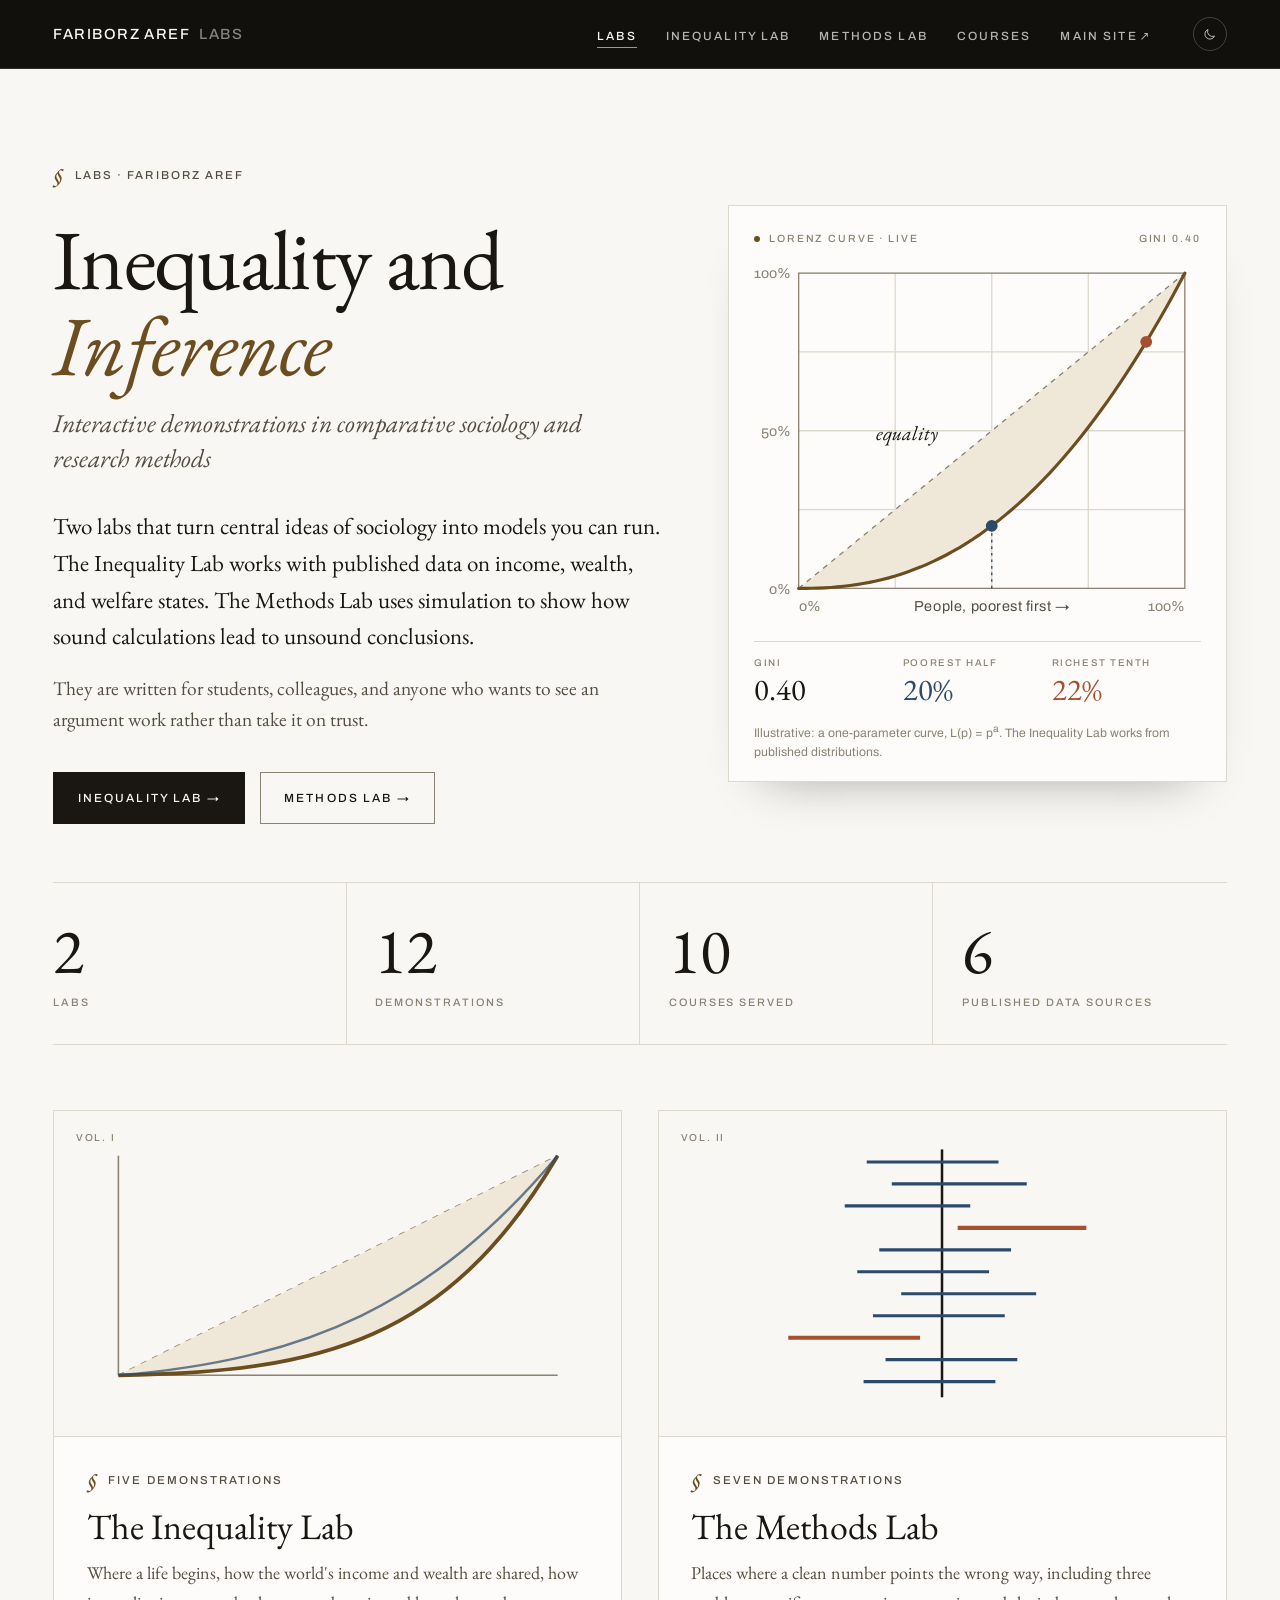
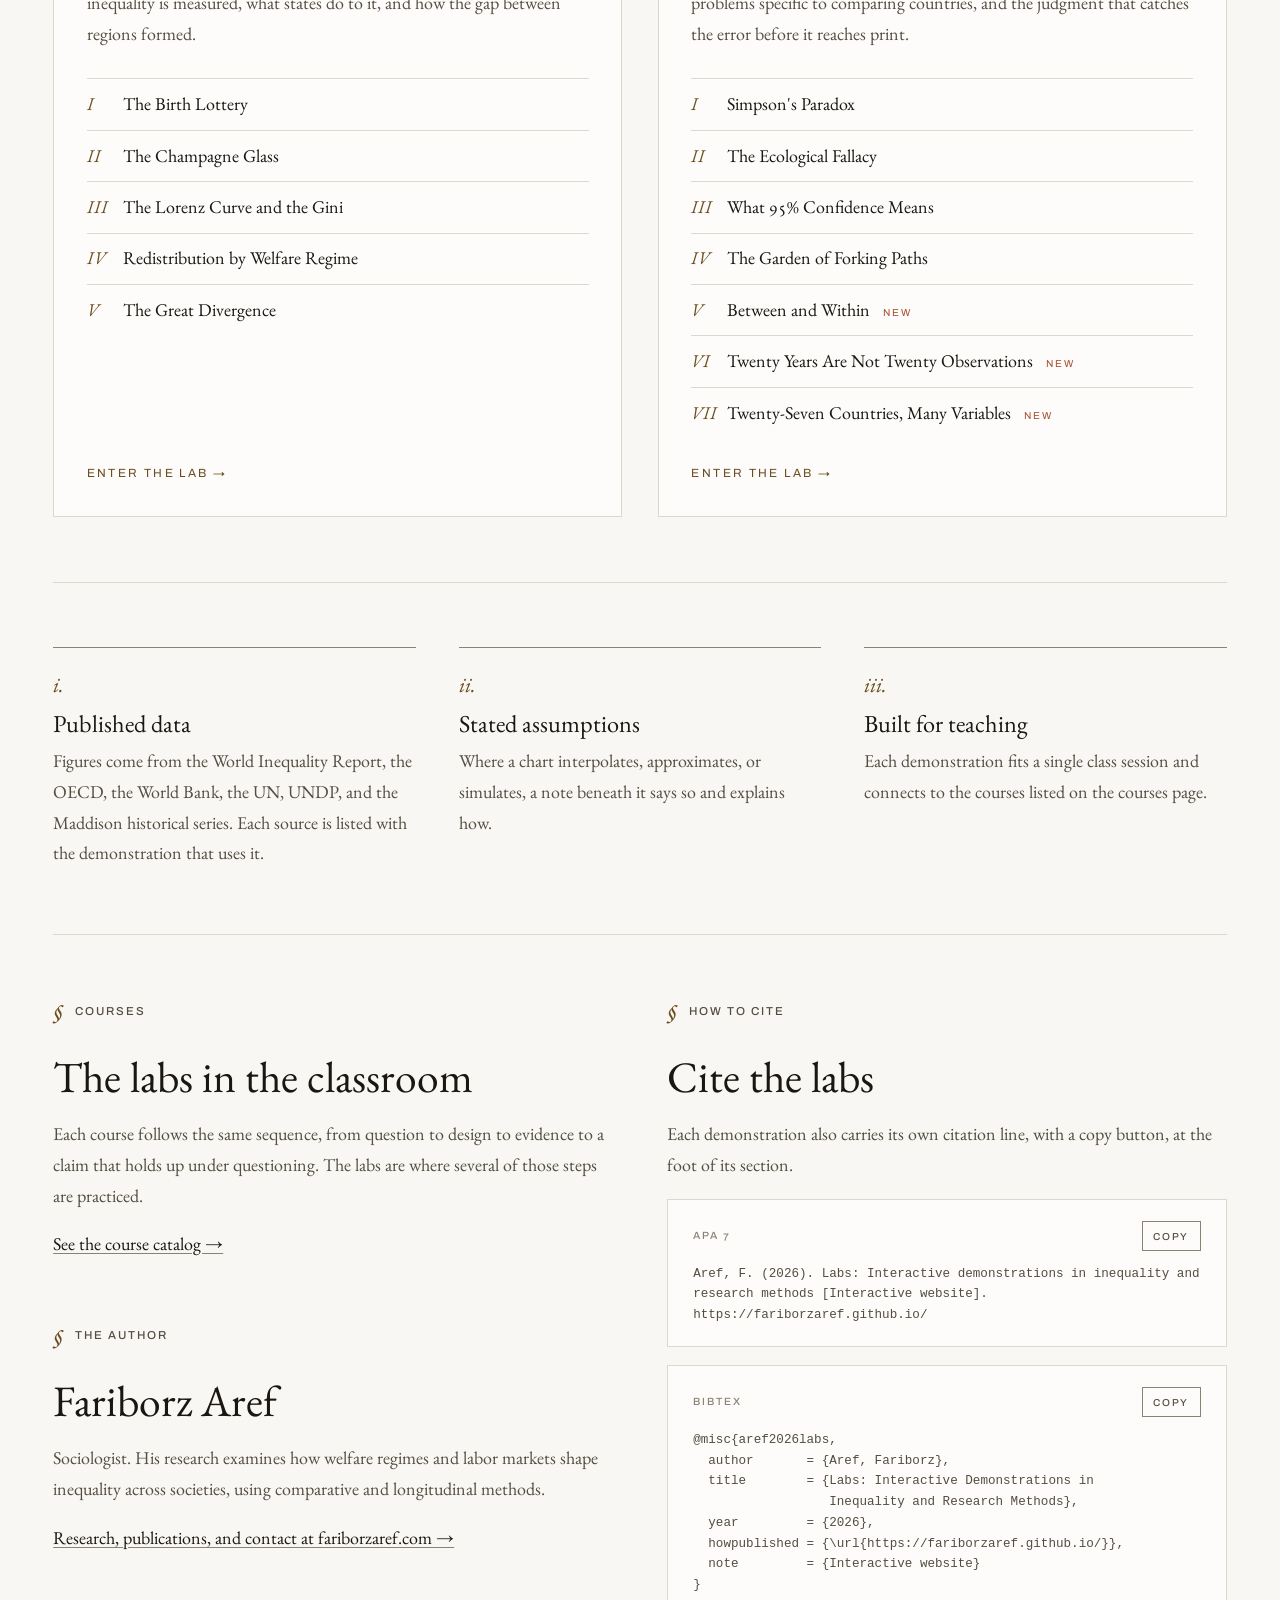
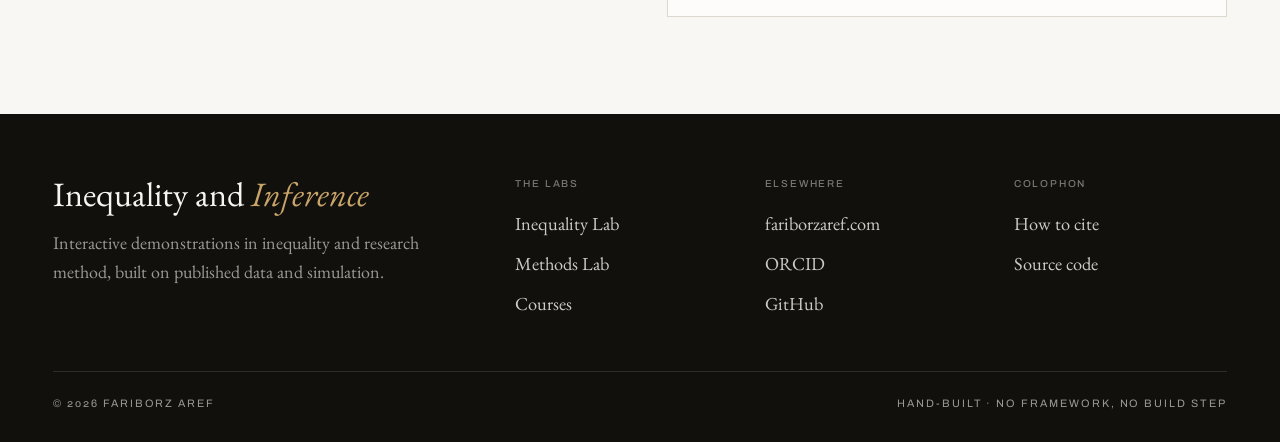
==== commit 8118501c: "Add files via upload" ====
--- a/index.html
+++ b/index.html
@@ -11,15 +11,15 @@
 
   <meta property="og:type" content="website">
   <meta property="og:site_name" content="Fariborz Aref · Labs">
-  <meta property="og:title" content="Sociology you can run · Fariborz Aref Labs">
+  <meta property="og:title" content="Inequality and Inference · Fariborz Aref Labs">
   <meta property="og:description" content="Interactive demonstrations in inequality and research methods by sociologist Fariborz Aref: the Inequality Lab and the Methods Lab, built on published data and simulation.">
   <meta property="og:url" content="https://fariborzaref.github.io/">
   <meta property="og:image" content="https://fariborzaref.github.io/og-image.png">
   <meta property="og:image:width" content="1200">
   <meta property="og:image:height" content="630">
-  <meta property="og:image:alt" content="Fariborz Aref Labs: Sociology you can run.">
+  <meta property="og:image:alt" content="Fariborz Aref Labs: Inequality and Inference.">
   <meta name="twitter:card" content="summary_large_image">
-  <meta name="twitter:title" content="Sociology you can run · Fariborz Aref Labs">
+  <meta name="twitter:title" content="Inequality and Inference · Fariborz Aref Labs">
   <meta name="twitter:description" content="Interactive demonstrations in inequality and research methods by sociologist Fariborz Aref: the Inequality Lab and the Methods Lab, built on published data and simulation.">
   <meta name="twitter:image" content="https://fariborzaref.github.io/og-image.png">
 
@@ -32,8 +32,8 @@
   <link rel="preconnect" href="https://fonts.googleapis.com">
   <link rel="preconnect" href="https://fonts.gstatic.com" crossorigin>
   <link href="https://fonts.googleapis.com/css2?family=EB+Garamond:ital,wght@0,400;0,500;1,400;1,500&family=Archivo:wght@400;500;600&display=swap" rel="stylesheet">
-  <link rel="stylesheet" href="labs.css">
-  <script src="labs.js"></script>
+  <link rel="stylesheet" href="labs.css?v=3">
+  <script src="labs.js?v=3"></script>
 
   <script async src="https://www.googletagmanager.com/gtag/js?id=G-S437KK8JX4"></script>
   <script>
@@ -86,7 +86,8 @@
       <section class="hero home-hero">
         <div>
           <p class="kicker">Labs &middot; Fariborz Aref</p>
-          <h1>Sociology you can <em>run.</em></h1>
+          <h1>Inequality and <em>Inference</em></h1>
+          <p class="deck">Interactive demonstrations in comparative sociology and research methods</p>
           <p class="lead">Two labs that turn central ideas of sociology into models you can run. The Inequality Lab works with published data on income, wealth, and welfare states. The Methods Lab uses simulation to show how sound calculations lead to unsound conclusions.</p>
           <p class="lead soft">They are written for students, colleagues, and anyone who wants to see an argument work rather than take it on trust.</p>
           <div class="hero-actions">
@@ -211,7 +212,7 @@
     <div class="foot-inner rich">
       <div class="foot-grid">
         <div>
-          <p class="foot-brand">Sociology you can <em>run.</em></p>
+          <p class="foot-brand">Inequality and <em>Inference</em></p>
           <p class="foot-lede">Interactive demonstrations in inequality and research method, built on published data and simulation.</p>
         </div>
         <div>
--- a/labs.css
+++ b/labs.css
@@ -607,3 +607,4 @@
 }
 a.btn { text-decoration: none; }
 .numbers b, .inst-read b, .inst-head, .stat-val, .meta dd { font-feature-settings: "kern" 1, "lnum" 1, "tnum" 1; }
+.deck { font-style: italic; font-size: clamp(1.3rem, 2vw, 1.6rem); line-height: 1.35; color: var(--ink-soft); margin: -0.4rem 0 1.8rem; max-width: 34rem; }
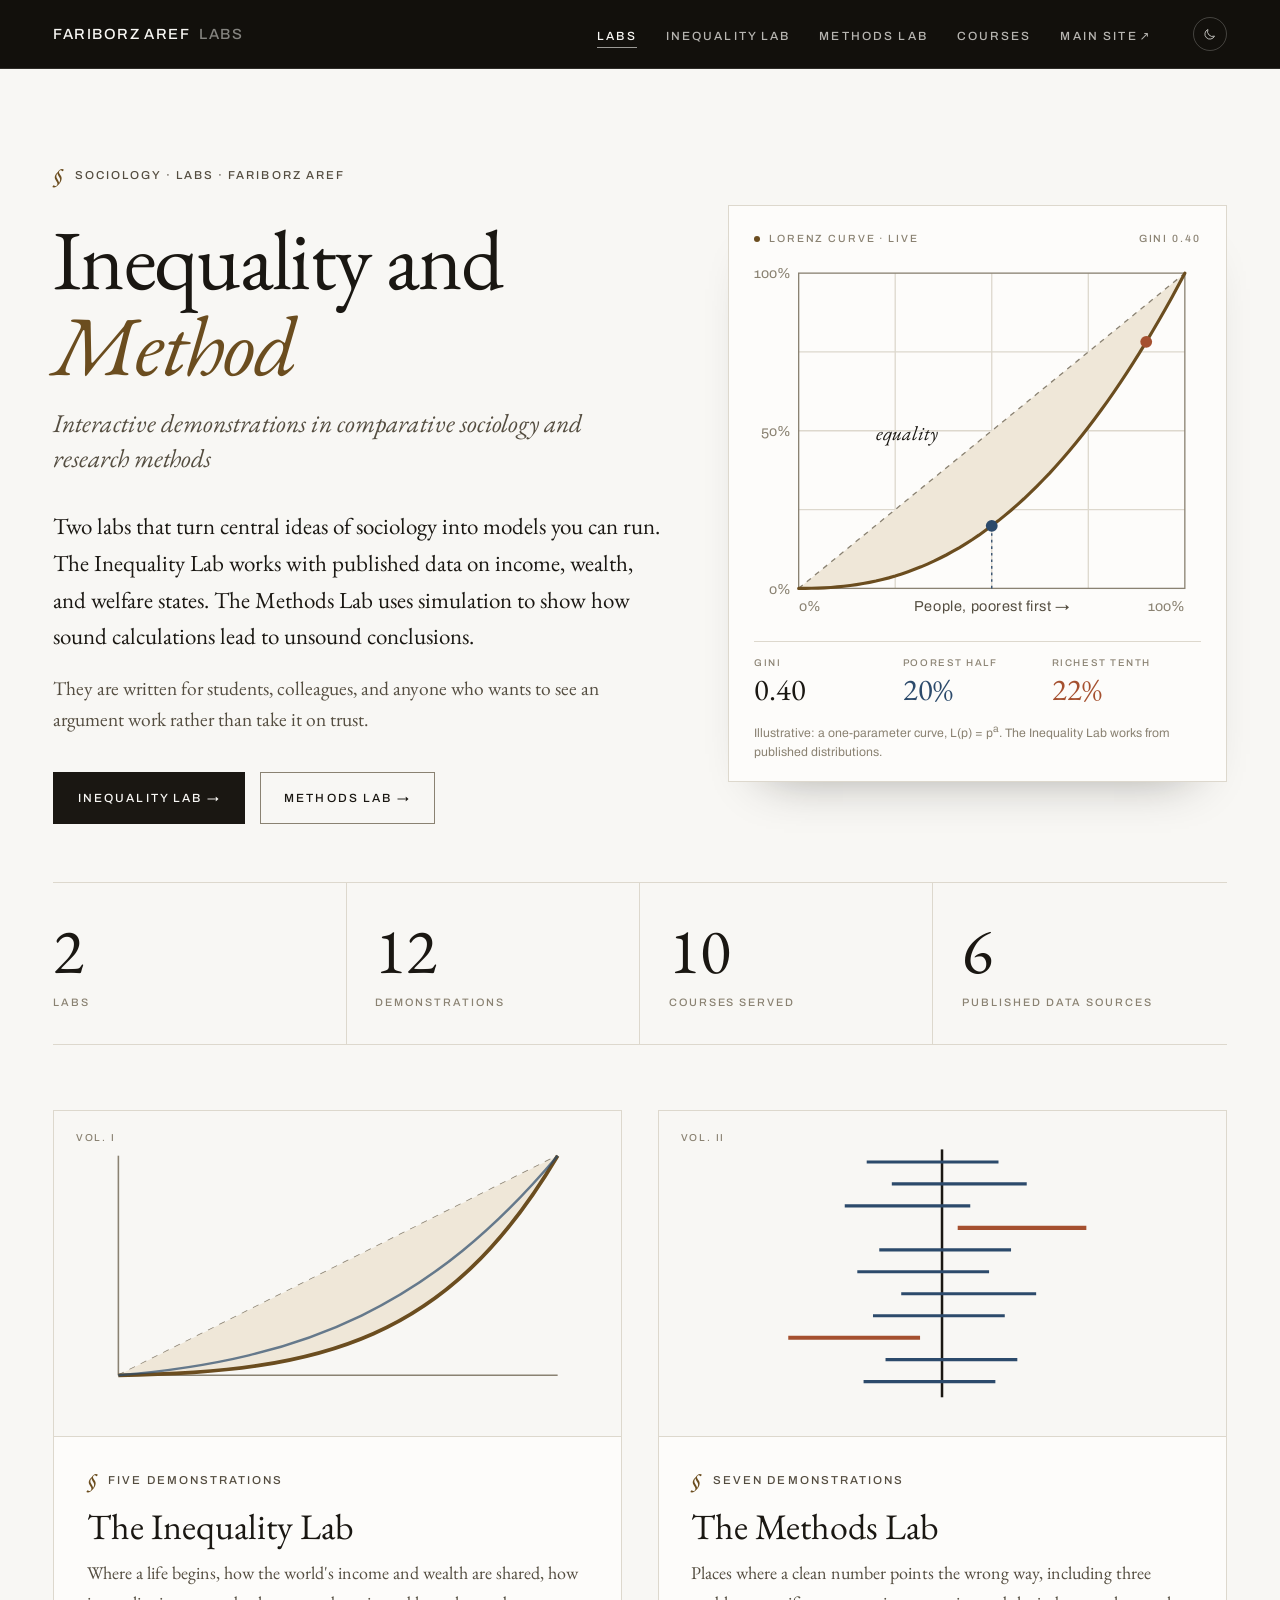
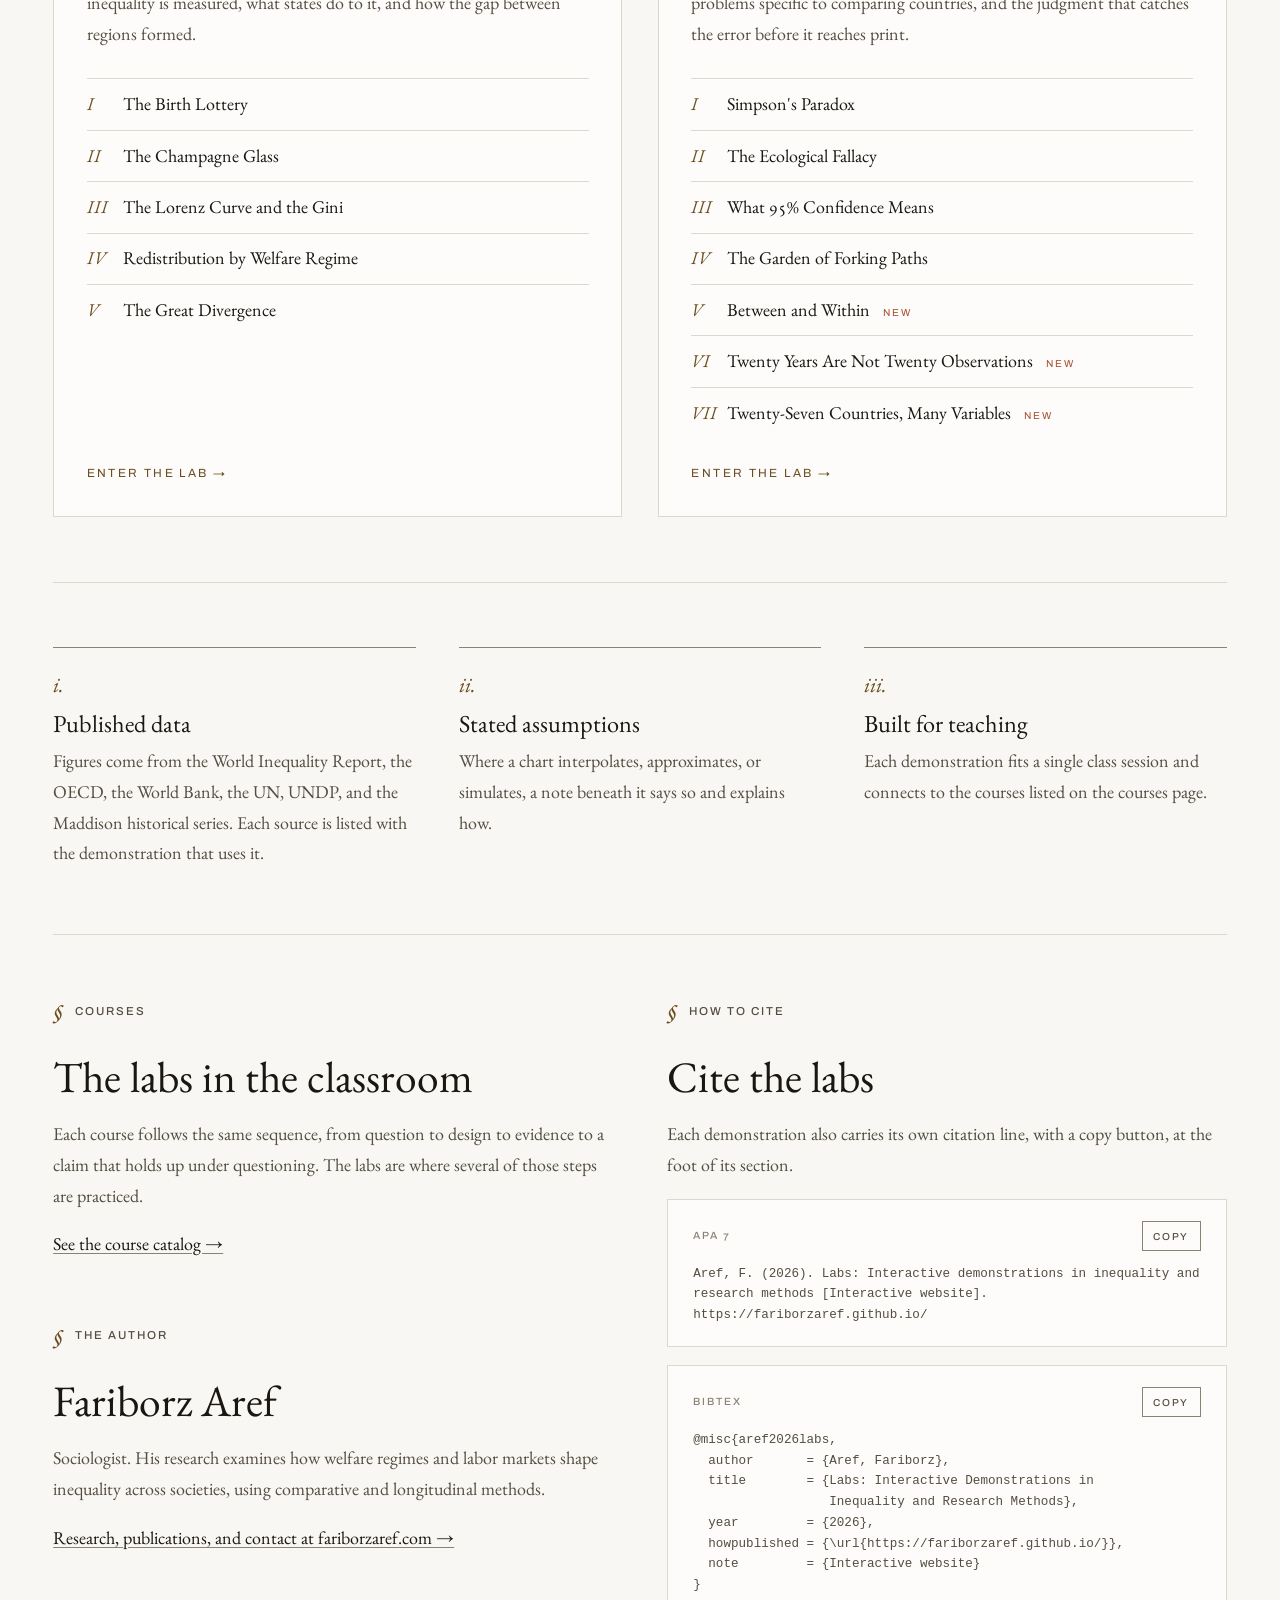
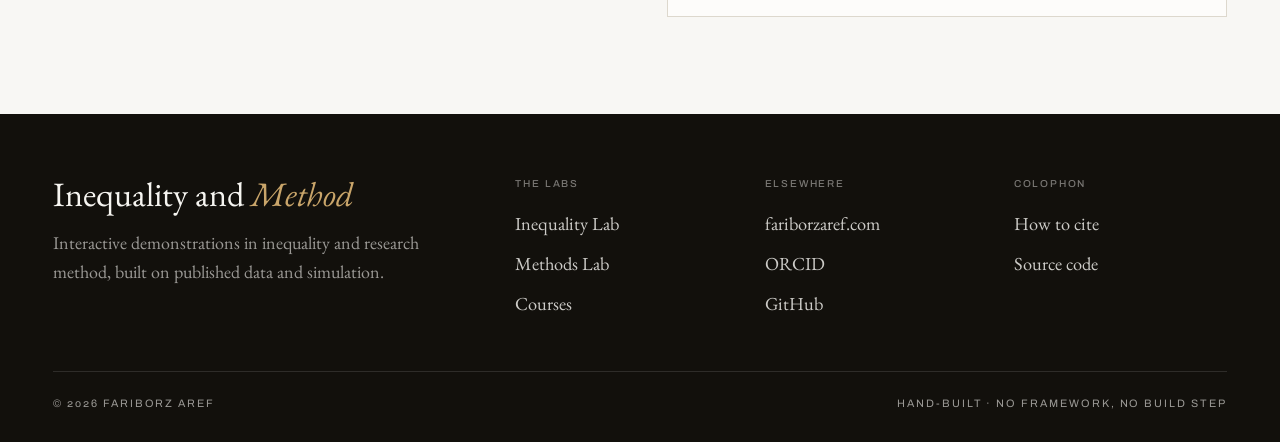
==== commit e61db485: "Add files via upload" ====
--- a/index.html
+++ b/index.html
@@ -11,15 +11,15 @@
 
   <meta property="og:type" content="website">
   <meta property="og:site_name" content="Fariborz Aref · Labs">
-  <meta property="og:title" content="Inequality and Inference · Fariborz Aref Labs">
+  <meta property="og:title" content="Inequality and Method · Fariborz Aref Labs">
   <meta property="og:description" content="Interactive demonstrations in inequality and research methods by sociologist Fariborz Aref: the Inequality Lab and the Methods Lab, built on published data and simulation.">
   <meta property="og:url" content="https://fariborzaref.github.io/">
   <meta property="og:image" content="https://fariborzaref.github.io/og-image.png">
   <meta property="og:image:width" content="1200">
   <meta property="og:image:height" content="630">
-  <meta property="og:image:alt" content="Fariborz Aref Labs: Inequality and Inference.">
+  <meta property="og:image:alt" content="Fariborz Aref Labs: Inequality and Method.">
   <meta name="twitter:card" content="summary_large_image">
-  <meta name="twitter:title" content="Inequality and Inference · Fariborz Aref Labs">
+  <meta name="twitter:title" content="Inequality and Method · Fariborz Aref Labs">
   <meta name="twitter:description" content="Interactive demonstrations in inequality and research methods by sociologist Fariborz Aref: the Inequality Lab and the Methods Lab, built on published data and simulation.">
   <meta name="twitter:image" content="https://fariborzaref.github.io/og-image.png">
 
@@ -85,8 +85,8 @@
     <div class="wrap">
       <section class="hero home-hero">
         <div>
-          <p class="kicker">Labs &middot; Fariborz Aref</p>
-          <h1>Inequality and <em>Inference</em></h1>
+          <p class="kicker">Sociology &middot; Labs &middot; Fariborz Aref</p>
+          <h1>Inequality and <em>Method</em></h1>
           <p class="deck">Interactive demonstrations in comparative sociology and research methods</p>
           <p class="lead">Two labs that turn central ideas of sociology into models you can run. The Inequality Lab works with published data on income, wealth, and welfare states. The Methods Lab uses simulation to show how sound calculations lead to unsound conclusions.</p>
           <p class="lead soft">They are written for students, colleagues, and anyone who wants to see an argument work rather than take it on trust.</p>
@@ -212,7 +212,7 @@
     <div class="foot-inner rich">
       <div class="foot-grid">
         <div>
-          <p class="foot-brand">Inequality and <em>Inference</em></p>
+          <p class="foot-brand">Inequality and <em>Method</em></p>
           <p class="foot-lede">Interactive demonstrations in inequality and research method, built on published data and simulation.</p>
         </div>
         <div>
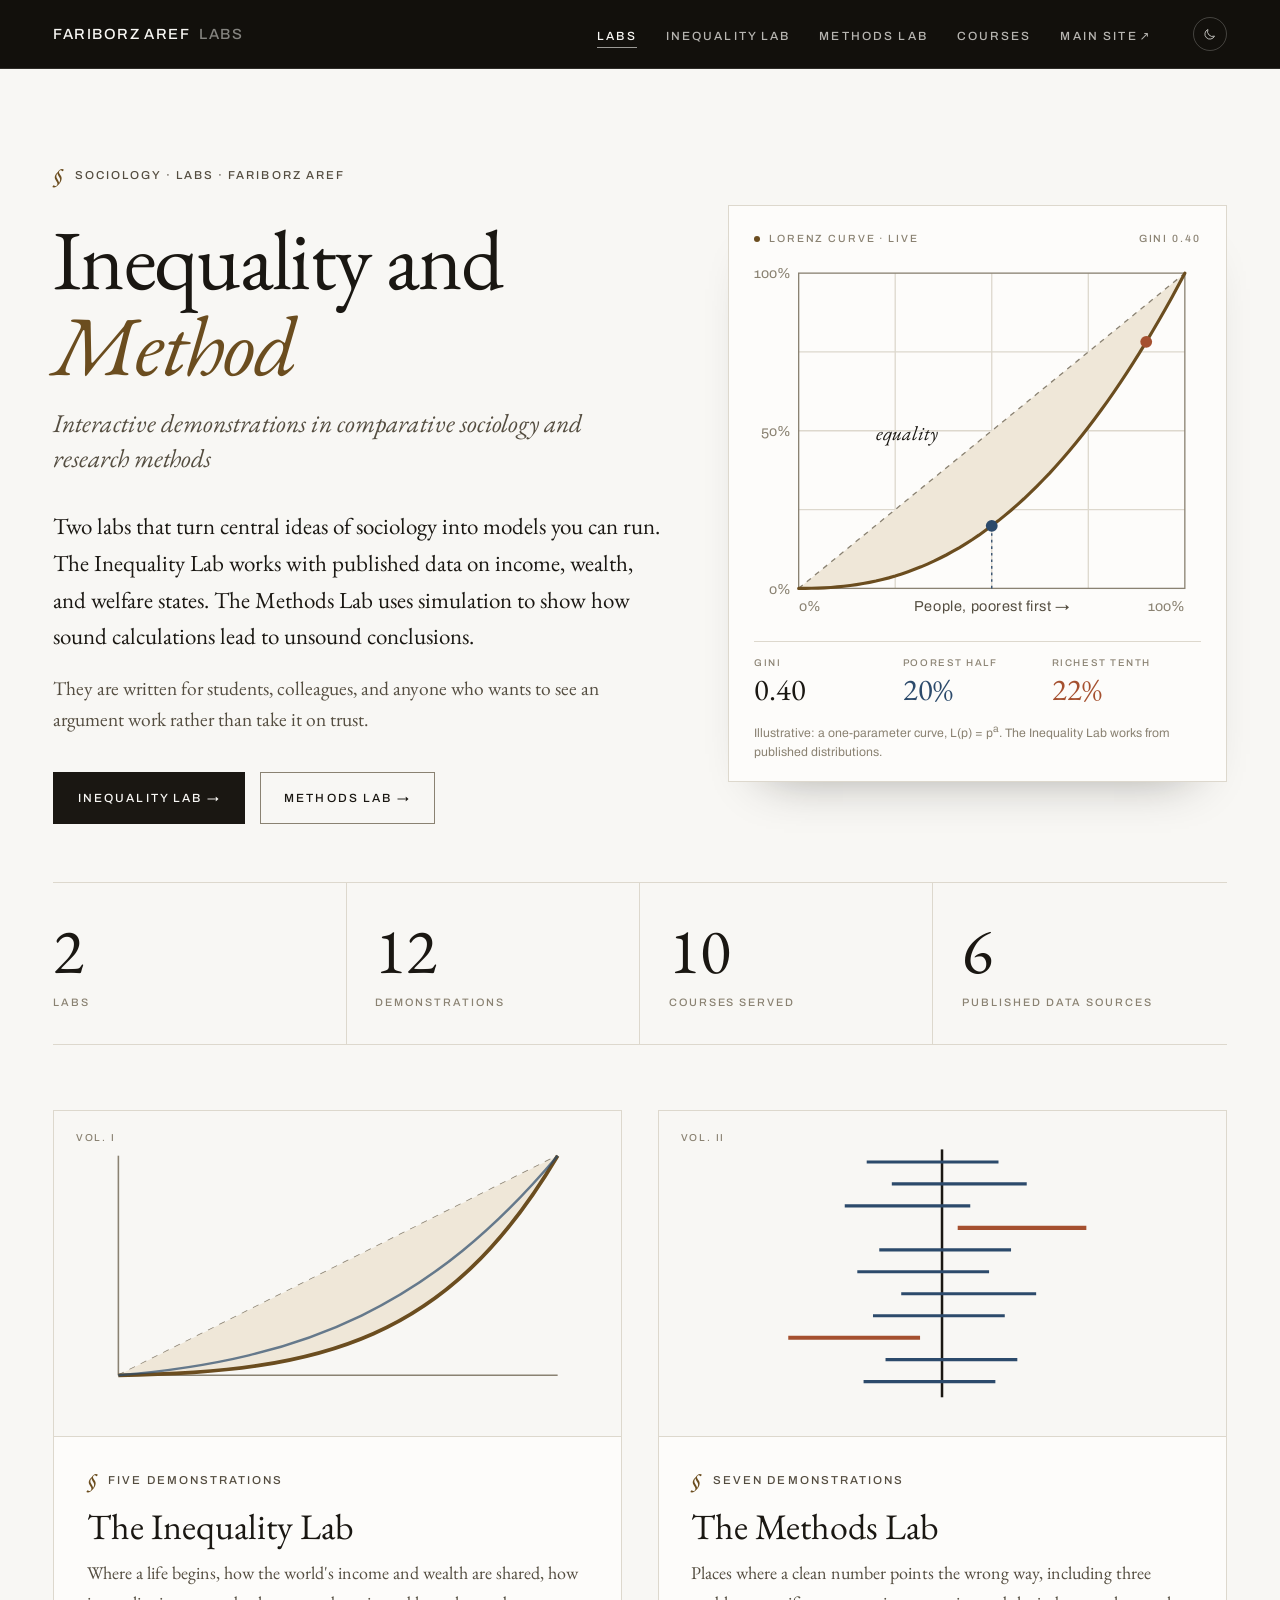
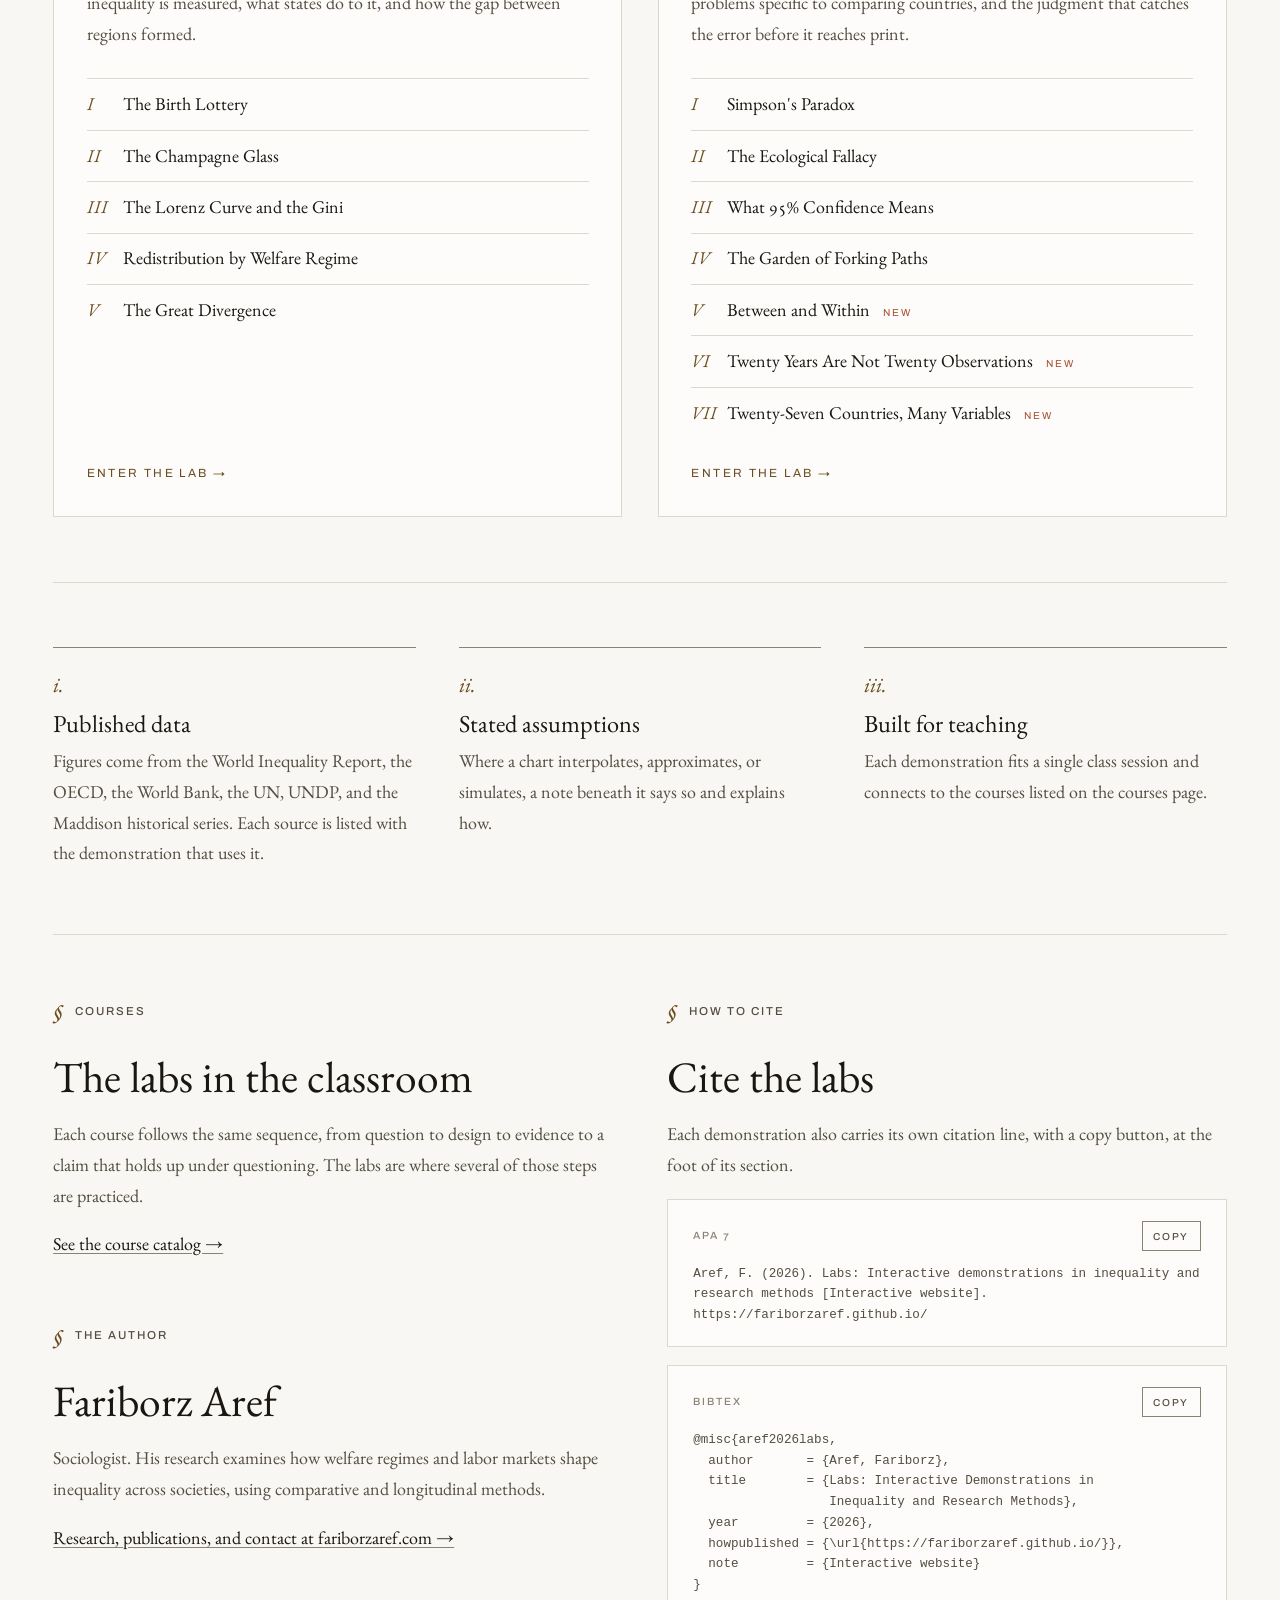
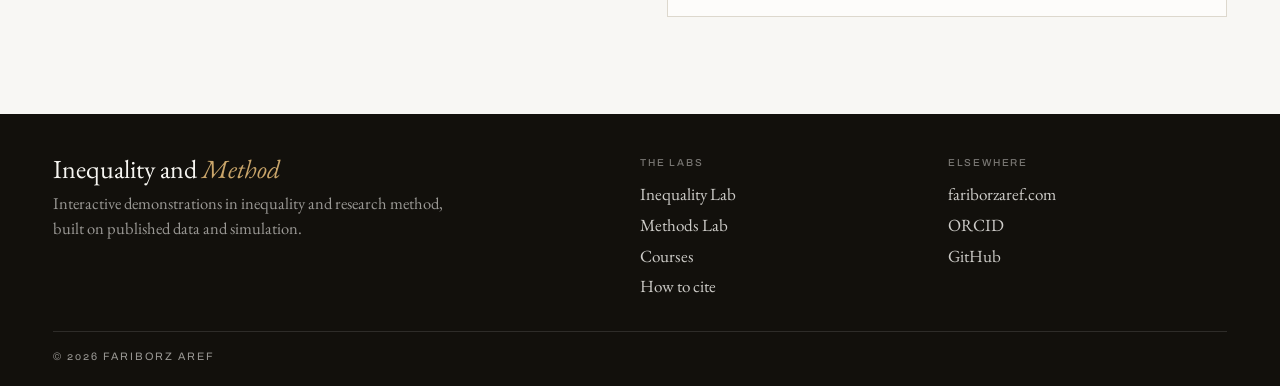
==== commit 227e1cd7: "Add files via upload" ====
--- a/index.html
+++ b/index.html
@@ -32,8 +32,8 @@
   <link rel="preconnect" href="https://fonts.googleapis.com">
   <link rel="preconnect" href="https://fonts.gstatic.com" crossorigin>
   <link href="https://fonts.googleapis.com/css2?family=EB+Garamond:ital,wght@0,400;0,500;1,400;1,500&family=Archivo:wght@400;500;600&display=swap" rel="stylesheet">
-  <link rel="stylesheet" href="labs.css?v=3">
-  <script src="labs.js?v=3"></script>
+  <link rel="stylesheet" href="labs.css?v=4">
+  <script src="labs.js?v=4"></script>
 
   <script async src="https://www.googletagmanager.com/gtag/js?id=G-S437KK8JX4"></script>
   <script>
@@ -217,20 +217,15 @@
         </div>
         <div>
           <span class="foot-label">The labs</span>
-          <ul><li><a href="inequality">Inequality Lab</a></li><li><a href="methods">Methods Lab</a></li><li><a href="courses">Courses</a></li></ul>
+          <ul><li><a href="inequality">Inequality Lab</a></li><li><a href="methods">Methods Lab</a></li><li><a href="courses">Courses</a></li><li><a href="./#cite">How to cite</a></li></ul>
         </div>
         <div>
           <span class="foot-label">Elsewhere</span>
           <ul><li><a href="https://fariborzaref.com/">fariborzaref.com</a></li><li><a href="https://orcid.org/0000-0001-6622-1824">ORCID</a></li><li><a href="https://github.com/fariborzaref">GitHub</a></li></ul>
-        </div>
-        <div>
-          <span class="foot-label">Colophon</span>
-          <ul><li><a href="./#cite">How to cite</a></li><li><a href="https://github.com/fariborzaref/fariborzaref.github.io">Source code</a></li></ul>
         </div>
       </div>
       <div class="foot-base">
         <span class="foot">&copy; <span data-year>2026</span> Fariborz Aref</span>
-        <span class="foot">Hand-built &middot; No framework, no build step</span>
       </div>
     </div>
   </footer>
--- a/labs.css
+++ b/labs.css
@@ -608,3 +608,16 @@
 a.btn { text-decoration: none; }
 .numbers b, .inst-read b, .inst-head, .stat-val, .meta dd { font-feature-settings: "kern" 1, "lnum" 1, "tnum" 1; }
 .deck { font-style: italic; font-size: clamp(1.3rem, 2vw, 1.6rem); line-height: 1.35; color: var(--ink-soft); margin: -0.4rem 0 1.8rem; max-width: 34rem; }
+
+/* compact footer */
+.foot-inner.rich { padding: 2.2rem 1.4rem 1.1rem; }
+.foot-grid { grid-template-columns: 2fr 1fr 1fr; gap: 1.6rem; padding-bottom: 1.5rem; }
+.foot-grid .foot-brand { font-size: 1.45rem; margin-bottom: 0.4rem; }
+.foot-grid p.foot-lede { font-size: 0.92rem; line-height: 1.5; }
+.foot-label { margin-bottom: 0.6rem; }
+.foot-grid li { margin-bottom: 0.2rem; }
+.foot-grid a { font-size: 0.95rem; }
+.foot-base { padding-top: 0.9rem; }
+@media (max-width: 900px) { .foot-grid { grid-template-columns: 1fr 1fr; } }
+@media (max-width: 600px) { .foot-inner.rich { padding: 1.8rem 16px 1rem; } }
+.foot-grid li { line-height: 1.45; margin-bottom: 0.25rem; }
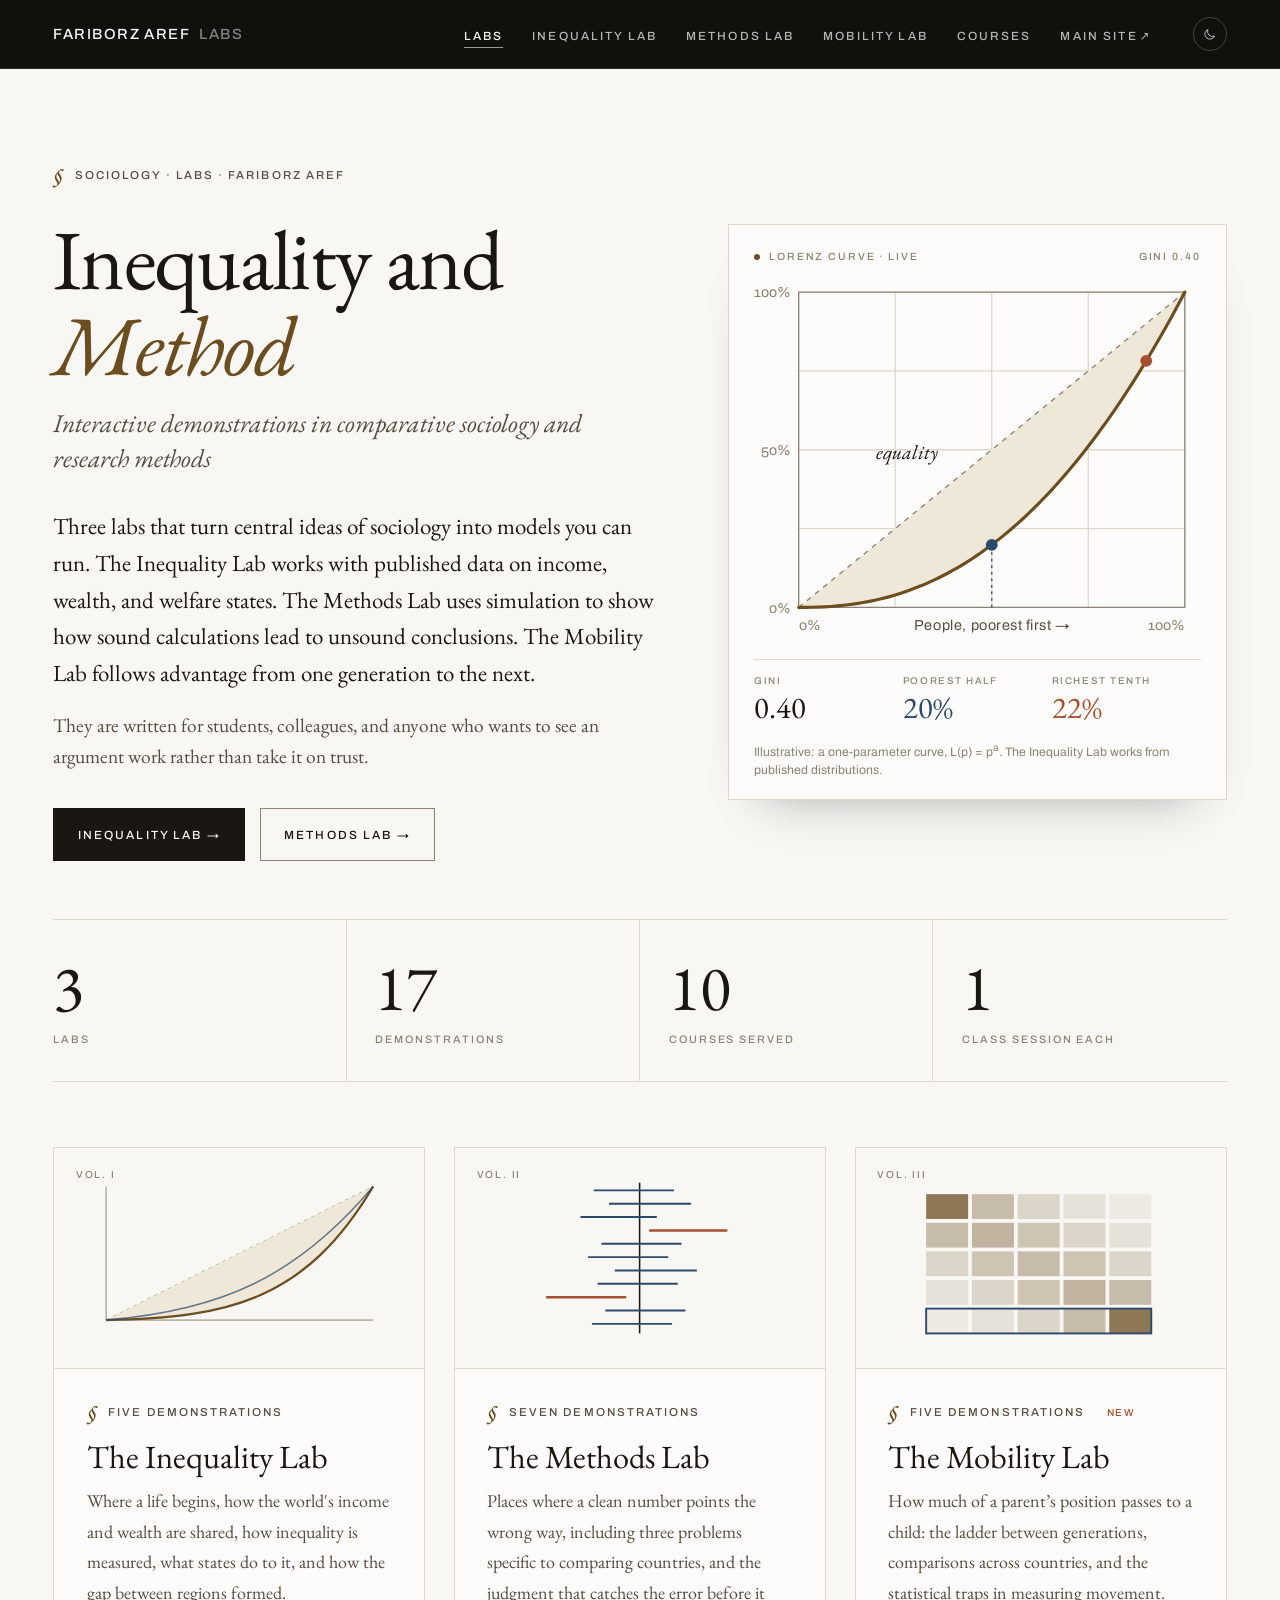
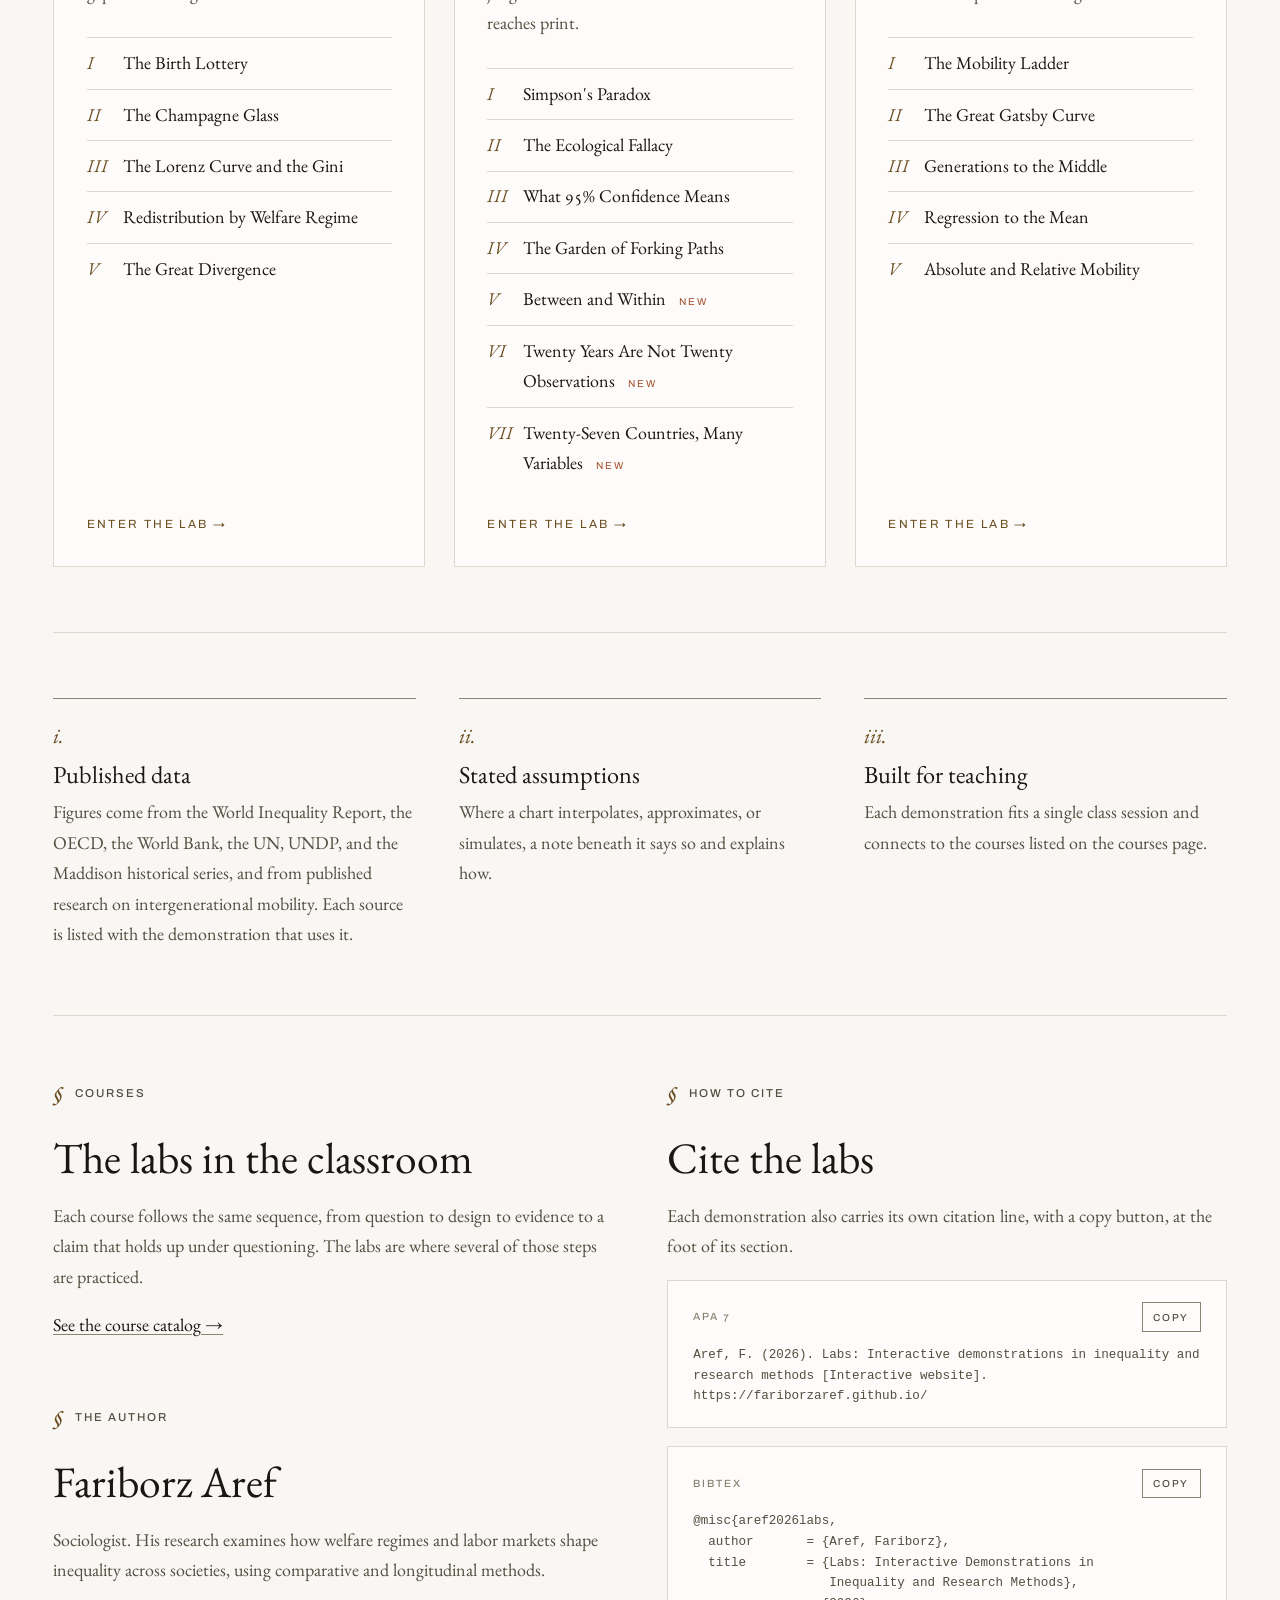
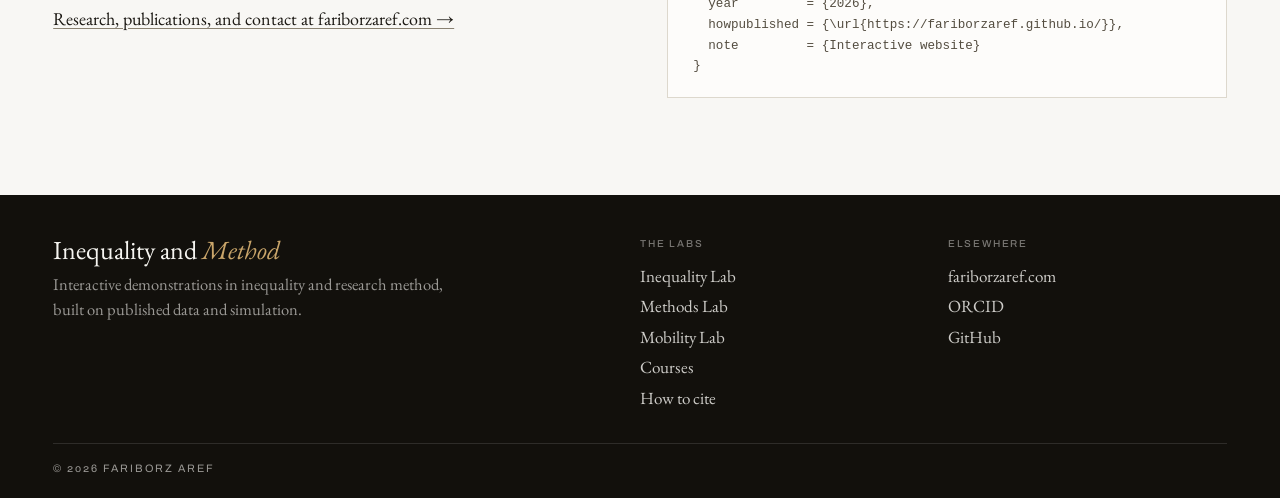
==== commit 11833b65: "Add files via upload" ====
--- a/index.html
+++ b/index.html
@@ -32,8 +32,8 @@
   <link rel="preconnect" href="https://fonts.googleapis.com">
   <link rel="preconnect" href="https://fonts.gstatic.com" crossorigin>
   <link href="https://fonts.googleapis.com/css2?family=EB+Garamond:ital,wght@0,400;0,500;1,400;1,500&family=Archivo:wght@400;500;600&display=swap" rel="stylesheet">
-  <link rel="stylesheet" href="labs.css?v=4">
-  <script src="labs.js?v=4"></script>
+  <link rel="stylesheet" href="labs.css?v=6">
+  <script src="labs.js?v=6"></script>
 
   <script async src="https://www.googletagmanager.com/gtag/js?id=G-S437KK8JX4"></script>
   <script>
@@ -72,6 +72,7 @@
           <li><a href="./" aria-current="page">Labs</a></li>
           <li><a href="inequality">Inequality Lab</a></li>
           <li><a href="methods">Methods Lab</a></li>
+          <li><a href="mobility">Mobility Lab</a></li>
           <li><a href="courses">Courses</a></li>
           <li><a class="ext" href="https://fariborzaref.com/">Main site</a></li>
         </ul>
@@ -88,7 +89,7 @@
           <p class="kicker">Sociology &middot; Labs &middot; Fariborz Aref</p>
           <h1>Inequality and <em>Method</em></h1>
           <p class="deck">Interactive demonstrations in comparative sociology and research methods</p>
-          <p class="lead">Two labs that turn central ideas of sociology into models you can run. The Inequality Lab works with published data on income, wealth, and welfare states. The Methods Lab uses simulation to show how sound calculations lead to unsound conclusions.</p>
+          <p class="lead">Three labs that turn central ideas of sociology into models you can run. The Inequality Lab works with published data on income, wealth, and welfare states. The Methods Lab uses simulation to show how sound calculations lead to unsound conclusions. The Mobility Lab follows advantage from one generation to the next.</p>
           <p class="lead soft">They are written for students, colleagues, and anyone who wants to see an argument work rather than take it on trust.</p>
           <div class="hero-actions">
             <a class="btn" href="inequality">Inequality Lab &rarr;</a>
@@ -108,10 +109,10 @@
       </section>
 
       <section class="numbers" aria-label="The labs in numbers">
-        <div><b>2</b><span>Labs</span></div>
-        <div><b>12</b><span>Demonstrations</span></div>
+        <div><b>3</b><span>Labs</span></div>
+        <div><b>17</b><span>Demonstrations</span></div>
         <div><b>10</b><span>Courses served</span></div>
-        <div><b>6</b><span>Published data sources</span></div>
+        <div><b>1</b><span>Class session each</span></div>
       </section>
 
       <section class="labs-grid">
@@ -165,10 +166,35 @@
             <span class="go">Enter the lab &rarr;</span>
           </div>
         </article>
+        <article class="lab-card rv">
+          <div class="fig"><span class="vol">Vol. III</span><svg viewBox="0 0 320 170" class="chart" aria-hidden="true">
+              <g fill="var(--accent)">
+                <rect x="40" y="18" width="44" height="26" fill-opacity="0.75"/><rect x="88" y="18" width="44" height="26" fill-opacity="0.35"/><rect x="136" y="18" width="44" height="26" fill-opacity="0.2"/><rect x="184" y="18" width="44" height="26" fill-opacity="0.12"/><rect x="232" y="18" width="44" height="26" fill-opacity="0.08"/>
+                <rect x="40" y="48" width="44" height="26" fill-opacity="0.35"/><rect x="88" y="48" width="44" height="26" fill-opacity="0.4"/><rect x="136" y="48" width="44" height="26" fill-opacity="0.3"/><rect x="184" y="48" width="44" height="26" fill-opacity="0.2"/><rect x="232" y="48" width="44" height="26" fill-opacity="0.12"/>
+                <rect x="40" y="78" width="44" height="26" fill-opacity="0.2"/><rect x="88" y="78" width="44" height="26" fill-opacity="0.3"/><rect x="136" y="78" width="44" height="26" fill-opacity="0.35"/><rect x="184" y="78" width="44" height="26" fill-opacity="0.3"/><rect x="232" y="78" width="44" height="26" fill-opacity="0.2"/>
+                <rect x="40" y="108" width="44" height="26" fill-opacity="0.12"/><rect x="88" y="108" width="44" height="26" fill-opacity="0.2"/><rect x="136" y="108" width="44" height="26" fill-opacity="0.3"/><rect x="184" y="108" width="44" height="26" fill-opacity="0.4"/><rect x="232" y="108" width="44" height="26" fill-opacity="0.35"/>
+                <rect x="40" y="138" width="44" height="26" fill-opacity="0.08"/><rect x="88" y="138" width="44" height="26" fill-opacity="0.12"/><rect x="136" y="138" width="44" height="26" fill-opacity="0.2"/><rect x="184" y="138" width="44" height="26" fill-opacity="0.35"/><rect x="232" y="138" width="44" height="26" fill-opacity="0.75"/>
+              </g>
+              <rect x="40" y="138" width="236" height="26" fill="none" stroke="var(--c-blue)" stroke-width="2"/>
+            </svg></div>
+          <div class="body">
+            <p class="kicker" style="margin-bottom:0.8rem">Five demonstrations <span class="badge">New</span></p>
+            <h2><a href="mobility">The Mobility Lab</a></h2>
+            <p>How much of a parent&rsquo;s position passes to a child: the ladder between generations, comparisons across countries, and the statistical traps in measuring movement.</p>
+            <ol>
+              <li><a href="mobility#ladder"><i>I</i><span>The Mobility Ladder</span></a></li>
+              <li><a href="mobility#gatsby"><i>II</i><span>The Great Gatsby Curve</span></a></li>
+              <li><a href="mobility#generations"><i>III</i><span>Generations to the Middle</span></a></li>
+              <li><a href="mobility#galton"><i>IV</i><span>Regression to the Mean</span></a></li>
+              <li><a href="mobility#absolute"><i>V</i><span>Absolute and Relative Mobility</span></a></li>
+            </ol>
+            <span class="go">Enter the lab &rarr;</span>
+          </div>
+        </article>
       </section>
 
       <section class="principles">
-        <div class="p rv"><i>i.</i><h3>Published data</h3><p>Figures come from the World Inequality Report, the OECD, the World Bank, the UN, UNDP, and the Maddison historical series. Each source is listed with the demonstration that uses it.</p></div>
+        <div class="p rv"><i>i.</i><h3>Published data</h3><p>Figures come from the World Inequality Report, the OECD, the World Bank, the UN, UNDP, and the Maddison historical series, and from published research on intergenerational mobility. Each source is listed with the demonstration that uses it.</p></div>
         <div class="p rv"><i>ii.</i><h3>Stated assumptions</h3><p>Where a chart interpolates, approximates, or simulates, a note beneath it says so and explains how.</p></div>
         <div class="p rv"><i>iii.</i><h3>Built for teaching</h3><p>Each demonstration fits a single class session and connects to the courses listed on the courses page.</p></div>
       </section>
@@ -217,7 +243,7 @@
         </div>
         <div>
           <span class="foot-label">The labs</span>
-          <ul><li><a href="inequality">Inequality Lab</a></li><li><a href="methods">Methods Lab</a></li><li><a href="courses">Courses</a></li><li><a href="./#cite">How to cite</a></li></ul>
+          <ul><li><a href="inequality">Inequality Lab</a></li><li><a href="methods">Methods Lab</a></li><li><a href="mobility">Mobility Lab</a></li><li><a href="courses">Courses</a></li><li><a href="./#cite">How to cite</a></li></ul>
         </div>
         <div>
           <span class="foot-label">Elsewhere</span>
--- a/labs.css
+++ b/labs.css
@@ -621,3 +621,10 @@
 @media (max-width: 900px) { .foot-grid { grid-template-columns: 1fr 1fr; } }
 @media (max-width: 600px) { .foot-inner.rich { padding: 1.8rem 16px 1rem; } }
 .foot-grid li { line-height: 1.45; margin-bottom: 0.25rem; }
+
+/* three volumes */
+.labs-grid { grid-template-columns: repeat(3, 1fr); gap: 1.6rem; }
+.lab-card h2 { font-size: 1.8rem; }
+@media (max-width: 1100px) { .labs-grid { grid-template-columns: 1fr 1fr; } }
+@media (max-width: 900px) { .labs-grid { grid-template-columns: 1fr; } }
+@media (min-width: 901px) and (max-width: 1080px) { .nav ul { gap: 1.1rem; } .nav a { font-size: 0.6rem; letter-spacing: 0.14em; } .theme-toggle { margin-left: 1rem; } }
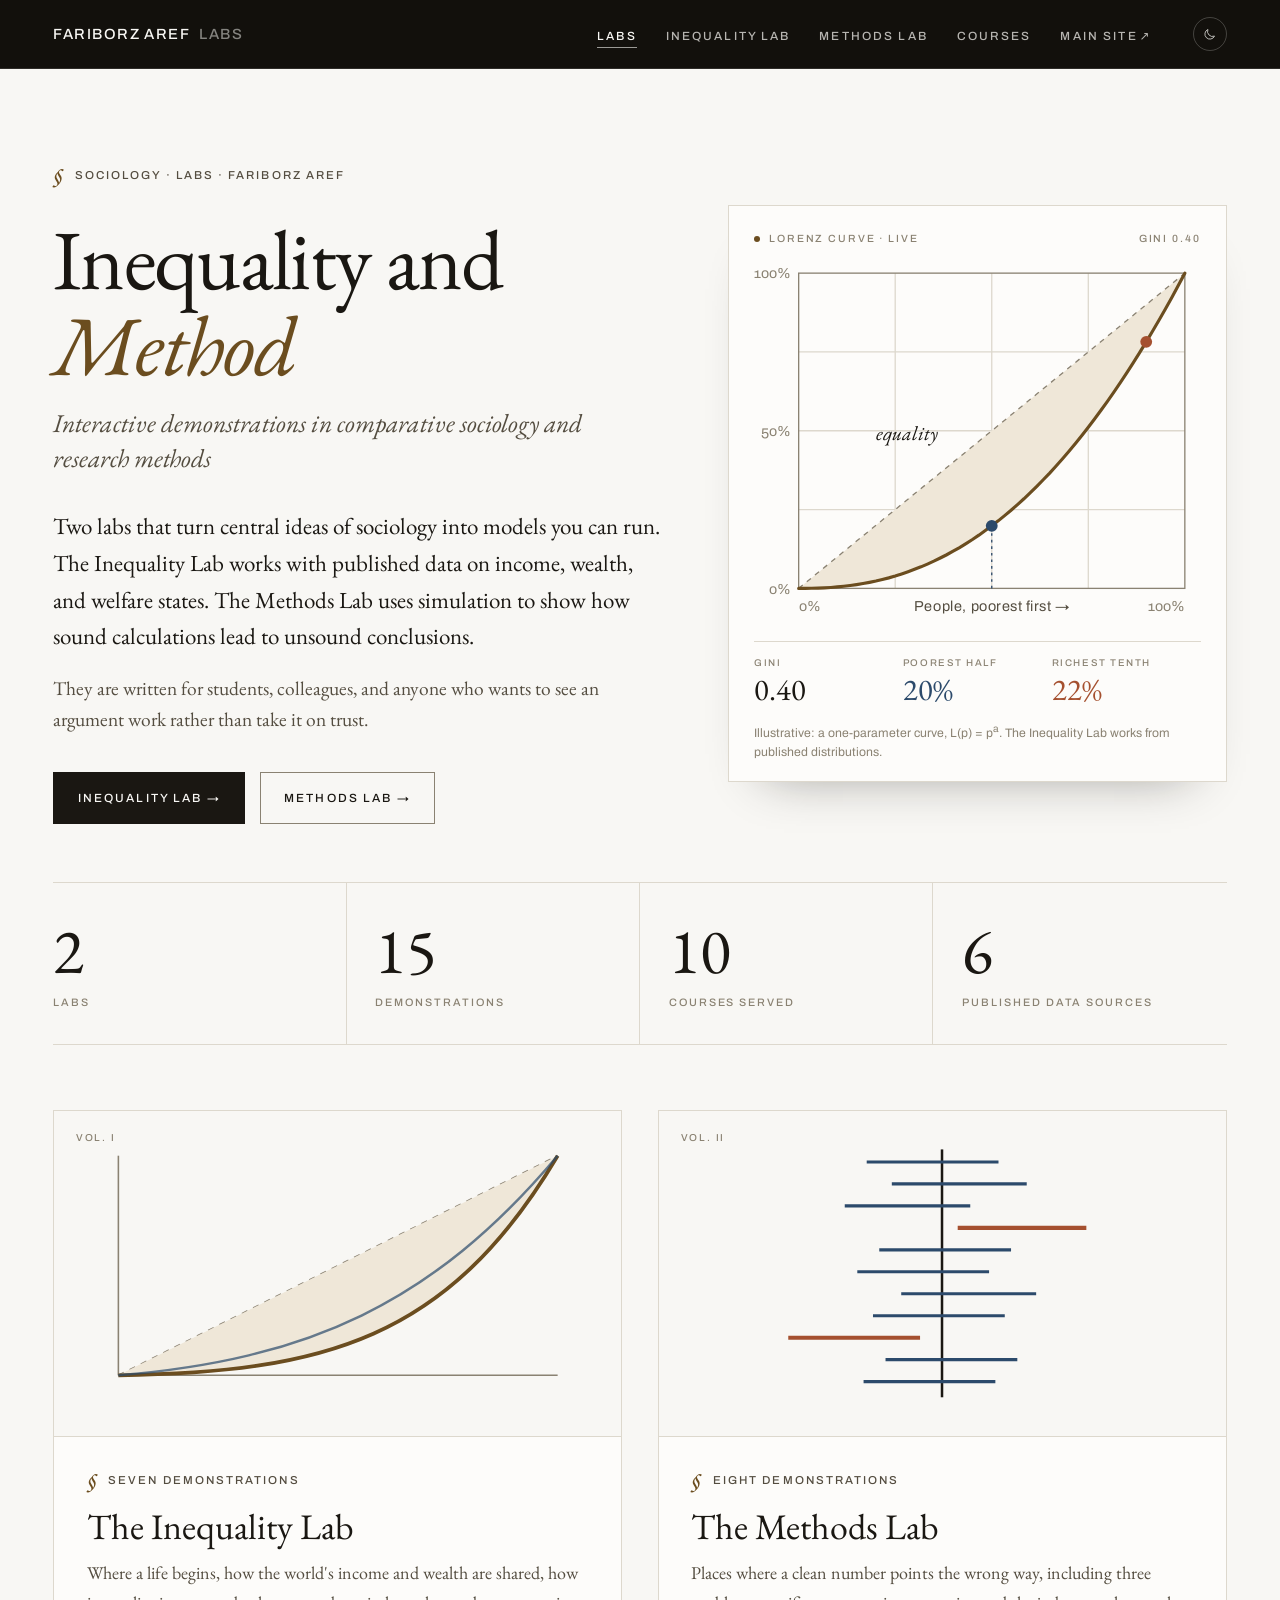
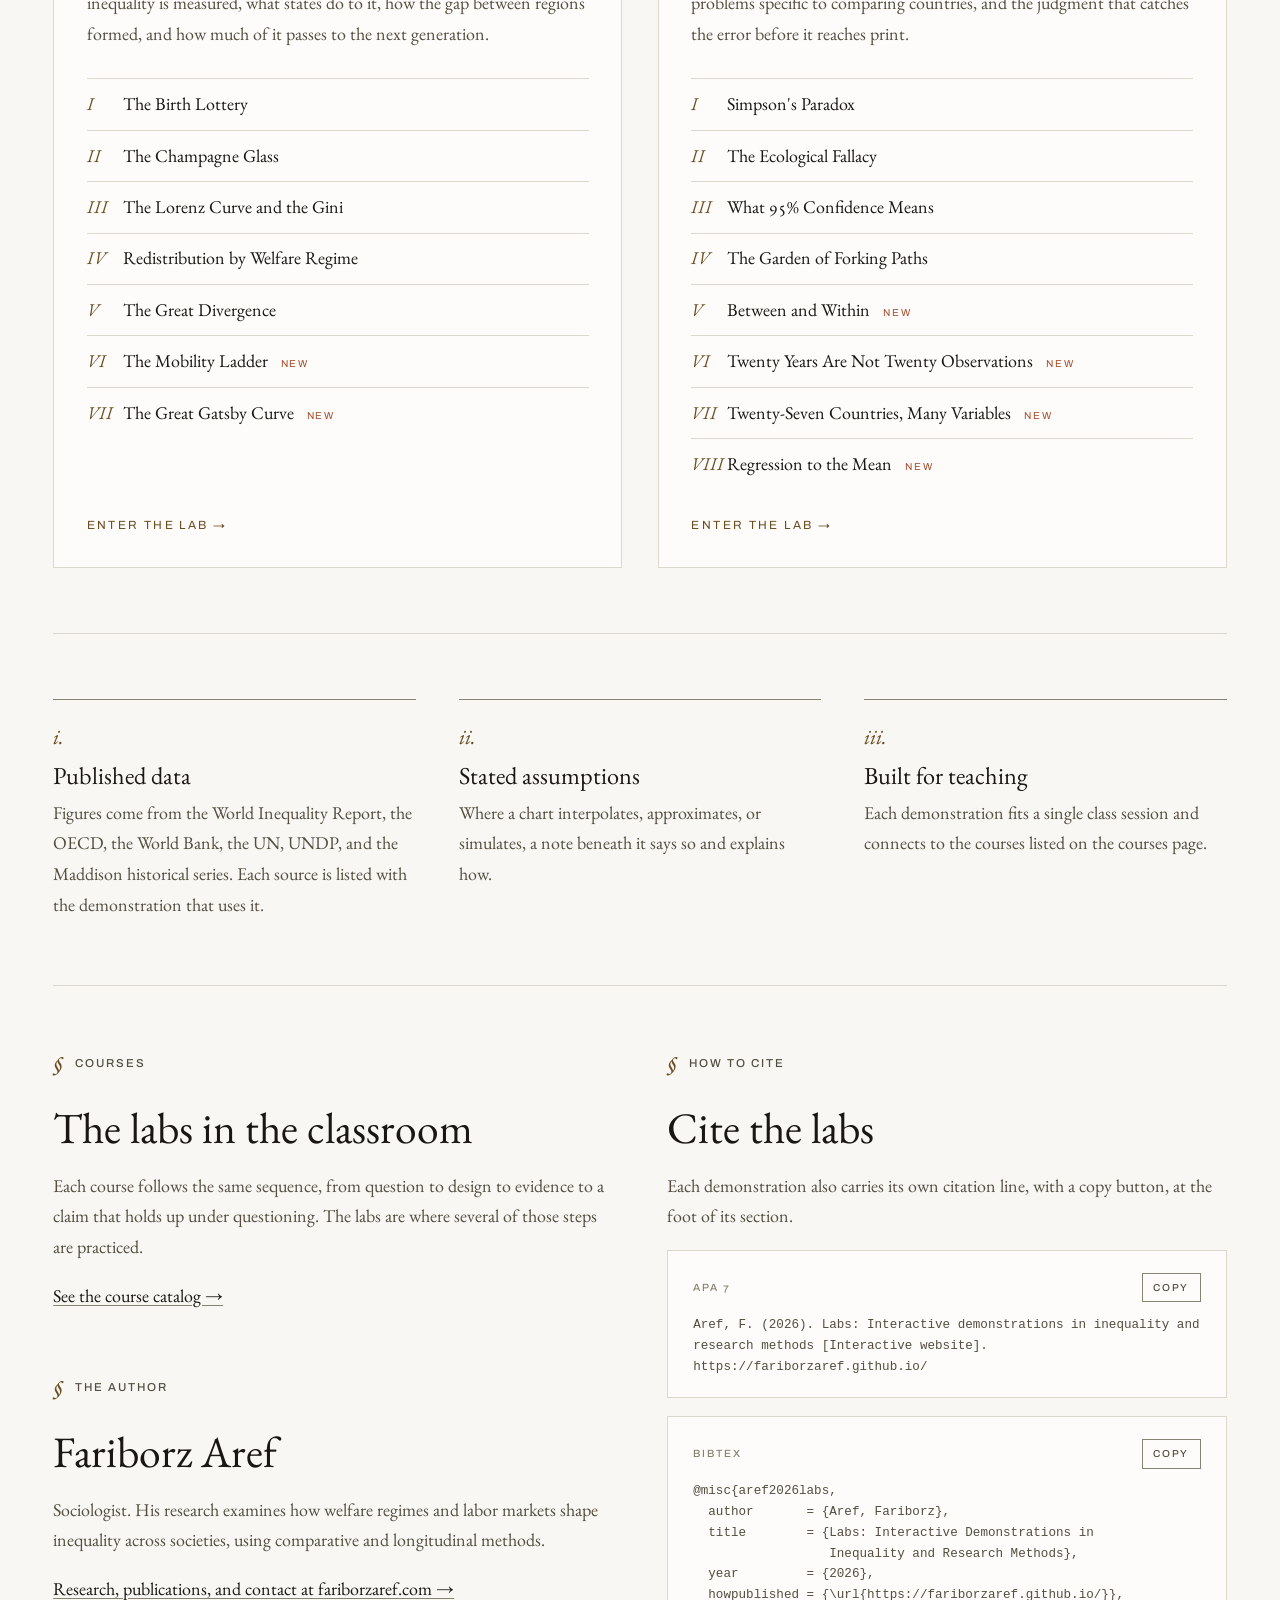
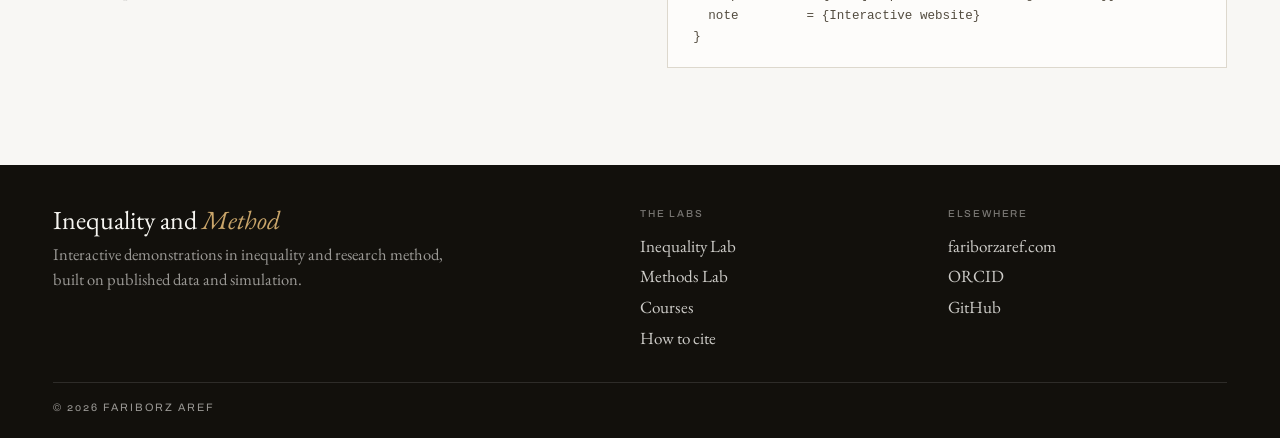
==== commit 4c064e26: "Add files via upload" ====
--- a/index.html
+++ b/index.html
@@ -32,8 +32,8 @@
   <link rel="preconnect" href="https://fonts.googleapis.com">
   <link rel="preconnect" href="https://fonts.gstatic.com" crossorigin>
   <link href="https://fonts.googleapis.com/css2?family=EB+Garamond:ital,wght@0,400;0,500;1,400;1,500&family=Archivo:wght@400;500;600&display=swap" rel="stylesheet">
-  <link rel="stylesheet" href="labs.css?v=6">
-  <script src="labs.js?v=6"></script>
+  <link rel="stylesheet" href="labs.css?v=7">
+  <script src="labs.js?v=7"></script>
 
   <script async src="https://www.googletagmanager.com/gtag/js?id=G-S437KK8JX4"></script>
   <script>
@@ -72,7 +72,6 @@
           <li><a href="./" aria-current="page">Labs</a></li>
           <li><a href="inequality">Inequality Lab</a></li>
           <li><a href="methods">Methods Lab</a></li>
-          <li><a href="mobility">Mobility Lab</a></li>
           <li><a href="courses">Courses</a></li>
           <li><a class="ext" href="https://fariborzaref.com/">Main site</a></li>
         </ul>
@@ -89,7 +88,7 @@
           <p class="kicker">Sociology &middot; Labs &middot; Fariborz Aref</p>
           <h1>Inequality and <em>Method</em></h1>
           <p class="deck">Interactive demonstrations in comparative sociology and research methods</p>
-          <p class="lead">Three labs that turn central ideas of sociology into models you can run. The Inequality Lab works with published data on income, wealth, and welfare states. The Methods Lab uses simulation to show how sound calculations lead to unsound conclusions. The Mobility Lab follows advantage from one generation to the next.</p>
+          <p class="lead">Two labs that turn central ideas of sociology into models you can run. The Inequality Lab works with published data on income, wealth, and welfare states. The Methods Lab uses simulation to show how sound calculations lead to unsound conclusions.</p>
           <p class="lead soft">They are written for students, colleagues, and anyone who wants to see an argument work rather than take it on trust.</p>
           <div class="hero-actions">
             <a class="btn" href="inequality">Inequality Lab &rarr;</a>
@@ -109,10 +108,10 @@
       </section>
 
       <section class="numbers" aria-label="The labs in numbers">
-        <div><b>3</b><span>Labs</span></div>
-        <div><b>17</b><span>Demonstrations</span></div>
+        <div><b>2</b><span>Labs</span></div>
+        <div><b>15</b><span>Demonstrations</span></div>
         <div><b>10</b><span>Courses served</span></div>
-        <div><b>1</b><span>Class session each</span></div>
+        <div><b>6</b><span>Published data sources</span></div>
       </section>
 
       <section class="labs-grid">
@@ -125,15 +124,17 @@
               <path d="M20,150 C140,140 220,105 300,10" fill="none" stroke="var(--c-blue)" stroke-width="1.6" opacity="0.7"/>
             </svg></div>
           <div class="body">
-            <p class="kicker" style="margin-bottom:0.8rem">Five demonstrations</p>
+            <p class="kicker" style="margin-bottom:0.8rem">Seven demonstrations</p>
             <h2><a href="inequality">The Inequality Lab</a></h2>
-            <p>Where a life begins, how the world's income and wealth are shared, how inequality is measured, what states do to it, and how the gap between regions formed.</p>
+            <p>Where a life begins, how the world's income and wealth are shared, how inequality is measured, what states do to it, how the gap between regions formed, and how much of it passes to the next generation.</p>
             <ol>
               <li><a href="inequality#lottery"><i>I</i><span>The Birth Lottery</span></a></li>
               <li><a href="inequality#glass"><i>II</i><span>The Champagne Glass</span></a></li>
               <li><a href="inequality#lorenz"><i>III</i><span>The Lorenz Curve and the Gini</span></a></li>
               <li><a href="inequality#redistribution"><i>IV</i><span>Redistribution by Welfare Regime</span></a></li>
               <li><a href="inequality#divergence"><i>V</i><span>The Great Divergence</span></a></li>
+              <li><a href="inequality#ladder"><i>VI</i><span>The Mobility Ladder <span class="badge">New</span></span></a></li>
+              <li><a href="inequality#gatsby"><i>VII</i><span>The Great Gatsby Curve <span class="badge">New</span></span></a></li>
             </ol>
             <span class="go">Enter the lab &rarr;</span>
           </div>
@@ -151,7 +152,7 @@
               </g>
             </svg></div>
           <div class="body">
-            <p class="kicker" style="margin-bottom:0.8rem">Seven demonstrations</p>
+            <p class="kicker" style="margin-bottom:0.8rem">Eight demonstrations</p>
             <h2><a href="methods">The Methods Lab</a></h2>
             <p>Places where a clean number points the wrong way, including three problems specific to comparing countries, and the judgment that catches the error before it reaches print.</p>
             <ol>
@@ -162,39 +163,15 @@
               <li><a href="methods#between"><i>V</i><span>Between and Within <span class="badge">New</span></span></a></li>
               <li><a href="methods#persistence"><i>VI</i><span>Twenty Years Are Not Twenty Observations <span class="badge">New</span></span></a></li>
               <li><a href="methods#smalln"><i>VII</i><span>Twenty-Seven Countries, Many Variables <span class="badge">New</span></span></a></li>
+              <li><a href="methods#galton"><i>VIII</i><span>Regression to the Mean <span class="badge">New</span></span></a></li>
             </ol>
             <span class="go">Enter the lab &rarr;</span>
           </div>
         </article>
-        <article class="lab-card rv">
-          <div class="fig"><span class="vol">Vol. III</span><svg viewBox="0 0 320 170" class="chart" aria-hidden="true">
-              <g fill="var(--accent)">
-                <rect x="40" y="18" width="44" height="26" fill-opacity="0.75"/><rect x="88" y="18" width="44" height="26" fill-opacity="0.35"/><rect x="136" y="18" width="44" height="26" fill-opacity="0.2"/><rect x="184" y="18" width="44" height="26" fill-opacity="0.12"/><rect x="232" y="18" width="44" height="26" fill-opacity="0.08"/>
-                <rect x="40" y="48" width="44" height="26" fill-opacity="0.35"/><rect x="88" y="48" width="44" height="26" fill-opacity="0.4"/><rect x="136" y="48" width="44" height="26" fill-opacity="0.3"/><rect x="184" y="48" width="44" height="26" fill-opacity="0.2"/><rect x="232" y="48" width="44" height="26" fill-opacity="0.12"/>
-                <rect x="40" y="78" width="44" height="26" fill-opacity="0.2"/><rect x="88" y="78" width="44" height="26" fill-opacity="0.3"/><rect x="136" y="78" width="44" height="26" fill-opacity="0.35"/><rect x="184" y="78" width="44" height="26" fill-opacity="0.3"/><rect x="232" y="78" width="44" height="26" fill-opacity="0.2"/>
-                <rect x="40" y="108" width="44" height="26" fill-opacity="0.12"/><rect x="88" y="108" width="44" height="26" fill-opacity="0.2"/><rect x="136" y="108" width="44" height="26" fill-opacity="0.3"/><rect x="184" y="108" width="44" height="26" fill-opacity="0.4"/><rect x="232" y="108" width="44" height="26" fill-opacity="0.35"/>
-                <rect x="40" y="138" width="44" height="26" fill-opacity="0.08"/><rect x="88" y="138" width="44" height="26" fill-opacity="0.12"/><rect x="136" y="138" width="44" height="26" fill-opacity="0.2"/><rect x="184" y="138" width="44" height="26" fill-opacity="0.35"/><rect x="232" y="138" width="44" height="26" fill-opacity="0.75"/>
-              </g>
-              <rect x="40" y="138" width="236" height="26" fill="none" stroke="var(--c-blue)" stroke-width="2"/>
-            </svg></div>
-          <div class="body">
-            <p class="kicker" style="margin-bottom:0.8rem">Five demonstrations <span class="badge">New</span></p>
-            <h2><a href="mobility">The Mobility Lab</a></h2>
-            <p>How much of a parent&rsquo;s position passes to a child: the ladder between generations, comparisons across countries, and the statistical traps in measuring movement.</p>
-            <ol>
-              <li><a href="mobility#ladder"><i>I</i><span>The Mobility Ladder</span></a></li>
-              <li><a href="mobility#gatsby"><i>II</i><span>The Great Gatsby Curve</span></a></li>
-              <li><a href="mobility#generations"><i>III</i><span>Generations to the Middle</span></a></li>
-              <li><a href="mobility#galton"><i>IV</i><span>Regression to the Mean</span></a></li>
-              <li><a href="mobility#absolute"><i>V</i><span>Absolute and Relative Mobility</span></a></li>
-            </ol>
-            <span class="go">Enter the lab &rarr;</span>
-          </div>
-        </article>
       </section>
 
       <section class="principles">
-        <div class="p rv"><i>i.</i><h3>Published data</h3><p>Figures come from the World Inequality Report, the OECD, the World Bank, the UN, UNDP, and the Maddison historical series, and from published research on intergenerational mobility. Each source is listed with the demonstration that uses it.</p></div>
+        <div class="p rv"><i>i.</i><h3>Published data</h3><p>Figures come from the World Inequality Report, the OECD, the World Bank, the UN, UNDP, and the Maddison historical series. Each source is listed with the demonstration that uses it.</p></div>
         <div class="p rv"><i>ii.</i><h3>Stated assumptions</h3><p>Where a chart interpolates, approximates, or simulates, a note beneath it says so and explains how.</p></div>
         <div class="p rv"><i>iii.</i><h3>Built for teaching</h3><p>Each demonstration fits a single class session and connects to the courses listed on the courses page.</p></div>
       </section>
@@ -243,7 +220,7 @@
         </div>
         <div>
           <span class="foot-label">The labs</span>
-          <ul><li><a href="inequality">Inequality Lab</a></li><li><a href="methods">Methods Lab</a></li><li><a href="mobility">Mobility Lab</a></li><li><a href="courses">Courses</a></li><li><a href="./#cite">How to cite</a></li></ul>
+          <ul><li><a href="inequality">Inequality Lab</a></li><li><a href="methods">Methods Lab</a></li><li><a href="courses">Courses</a></li><li><a href="./#cite">How to cite</a></li></ul>
         </div>
         <div>
           <span class="foot-label">Elsewhere</span>
--- a/labs.css
+++ b/labs.css
@@ -621,10 +621,3 @@
 @media (max-width: 900px) { .foot-grid { grid-template-columns: 1fr 1fr; } }
 @media (max-width: 600px) { .foot-inner.rich { padding: 1.8rem 16px 1rem; } }
 .foot-grid li { line-height: 1.45; margin-bottom: 0.25rem; }
-
-/* three volumes */
-.labs-grid { grid-template-columns: repeat(3, 1fr); gap: 1.6rem; }
-.lab-card h2 { font-size: 1.8rem; }
-@media (max-width: 1100px) { .labs-grid { grid-template-columns: 1fr 1fr; } }
-@media (max-width: 900px) { .labs-grid { grid-template-columns: 1fr; } }
-@media (min-width: 901px) and (max-width: 1080px) { .nav ul { gap: 1.1rem; } .nav a { font-size: 0.6rem; letter-spacing: 0.14em; } .theme-toggle { margin-left: 1rem; } }
